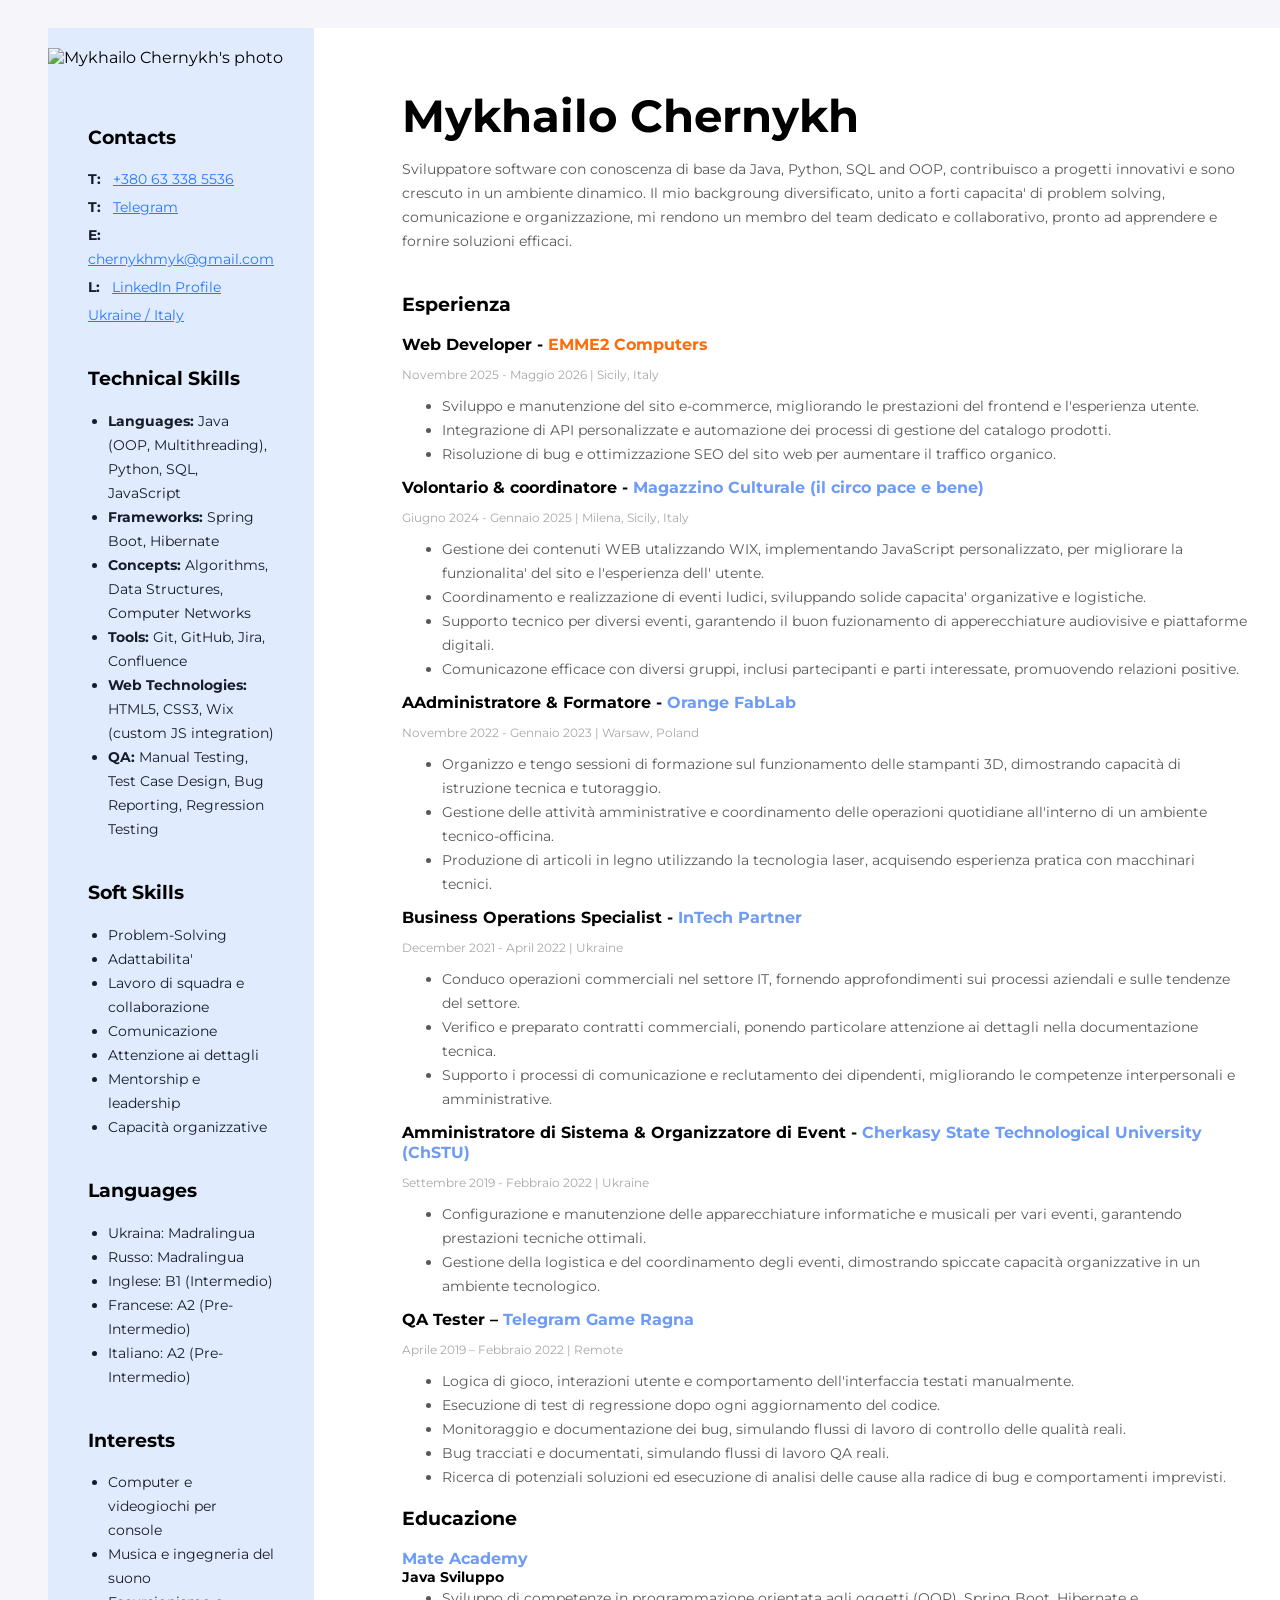
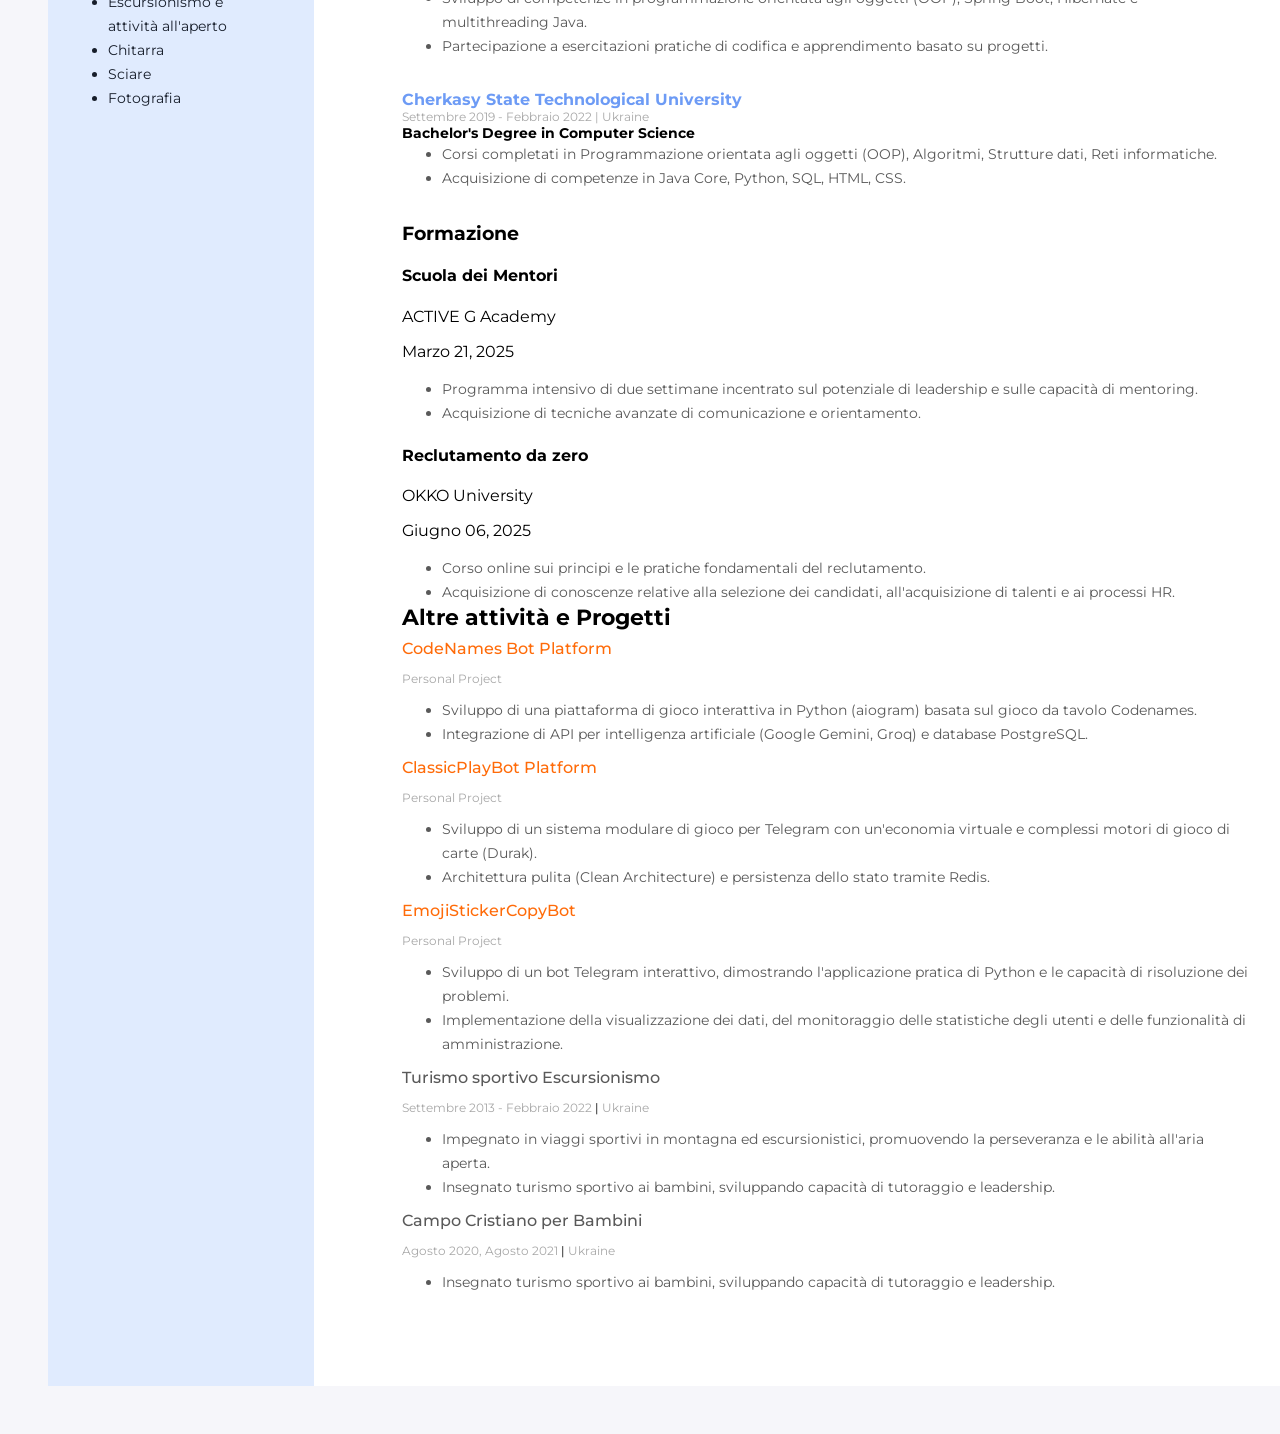
==== index.html @ 5195f98d "Update experience, projects and prepare for deployment" ====
<!DOCTYPE html>
<html lang="en">

<head>
	<meta charset="UTF-8" />
	<meta name="viewport" content="width=device-width, initial-scale=1.0" />
	<title>Mykhailo Chernykh - Software Developer</title>

	<link rel="preconnect" href="https://fonts.googleapis.com" />
	<link rel="preconnect" href="https://fonts.gstatic.com" crossorigin />
	<link href="https://fonts.googleapis.com/css2?family=Montserrat:wght@400;700&display=swap" rel="stylesheet" />

	<link rel="stylesheet" href="css/styles.css" />
</head>

<body>
	<!-- Main wrapper for the resume content -->
	<div class="wrapper">
		<!-- Main content area -->
		<div class="main-content">
			<!-- Personal information section -->
			<div class="my-info">
				<h1 class="my-name">Mykhailo Chernykh</h1>
				<p class="my-descr">
					Sviluppatore software con conoscenza di base da Java, Python, SQL and OOP, contribuisco a progetti  innovativi e sono crescuto in un ambiente dinamico. Il mio backgroung diversificato, unito a forti capacita' di problem solving, comunicazione e organizzazione, mi rendono un membro del
team dedicato e collaborativo, pronto ad apprendere e fornire soluzioni efficaci.
				</p>
			</div>

			<!-- Work Experience section -->
			<div>
				<h3 class="section-title">Esperienza</h3>

				<!-- Web Developer - EMME2 Computers -->
				<div class="experience-container">
					<h4 class="experience-position">
						Web Developer -
						<span class="experience-company"><a href="https://www.emme2computers.it/" target="_blank" style="color: #ff6b09; text-decoration: none;">EMME2 Computers</a></span>
					</h4>
					<p class="experience-period">
						Novembre 2025 - Maggio 2026
						<span class="period-separator">|</span> Sicily, Italy
					</p>
					<ul class="experience-duties-list">
						<li class="experience-duties-item">Sviluppo e manutenzione del sito e-commerce, migliorando le prestazioni del frontend e l'esperienza utente.</li>
						<li class="experience-duties-item">Integrazione di API personalizzate e automazione dei processi di gestione del catalogo prodotti.</li>
						<li class="experience-duties-item">Risoluzione di bug e ottimizzazione SEO del sito web per aumentare il traffico organico.</li>
					</ul>
				</div>

				<!-- Volunteer Experience - Magazzino Culturale -->
				<div class="experience-container">
					<h4 class="experience-position">
						Volontario & coordinatore -
						<span class="experience-company">Magazzino Culturale (il circo pace e bene)</span>
					</h4>
					<p class="experience-period">
						Giugno 2024 - Gennaio 2025
						<span class="period-separator">|</span> Milena, Sicily, Italy
					</p>
					<ul class="experience-duties-list">
						<li class="experience-duties-item">Gestione dei contenuti WEB utalizzando WIX, implementando JavaScript personalizzato, per migliorare la funzionalita' del sito e l'esperienza dell' utente.</li>
						<li class="experience-duties-item">Coordinamento e realizzazione di eventi ludici, sviluppando solide capacita' organizative e
logistiche.</li>
						<li class="experience-duties-item">Supporto tecnico per diversi eventi, garantendo il buon fuzionamento di apperecchiature audiovisive e piattaforme digitali.</li>
						<li class="experience-duties-item">Comunicazone efficace con diversi gruppi, inclusi partecipanti e parti interessate, promuovendo relazioni positive.</li>
					</ul>
				</div>

				<!-- Administrator - Orange FabLab -->
				<div class="experience-container">
					<h4 class="experience-position">
						AAdministratore & Formatore -
						<span class="experience-company">Orange FabLab</span>
					</h4>
					<p class="experience-period">
						Novembre 2022 - Gennaio 2023
						<span class="period-separator">|</span> Warsaw, Poland
					</p>
					<ul class="experience-duties-list">
						<li class="experience-duties-item">Organizzo e tengo sessioni di formazione sul funzionamento delle stampanti 3D, dimostrando capacità di istruzione tecnica e tutoraggio.</li>
						<li class="experience-duties-item">Gestione delle attività amministrative e coordinamento delle operazioni quotidiane all'interno di un ambiente tecnico-officina.</li>
						<li class="experience-duties-item">Produzione di articoli in legno utilizzando la tecnologia laser, acquisendo esperienza pratica con macchinari tecnici.</li>
					</ul>
				</div>

				<!-- Business operations - InTech Partner -->
				<div class="experience-container">
					<h4 class="experience-position">
						Business Operations Specialist -
						<span class="experience-company">InTech Partner</span>
					</h4>
					<p class="experience-period">
						December 2021 - April 2022
						<span class="period-separator">|</span> Ukraine
					</p>

					<ul class="experience-duties-list">
						<li class="experience-duties-item">Conduco operazioni commerciali nel settore IT, fornendo approfondimenti sui processi aziendali e sulle tendenze del settore.</li>
						<li class="experience-duties-item">Verifico e preparato contratti commerciali,    ponendo  particolare attenzione ai dettagli nella
documentazione tecnica.</li>
						<li class="experience-duties-item">Supporto i processi di comunicazione e reclutamento dei dipendenti, migliorando le competenze interpersonali e amministrative.</li>
					</ul>
				</div>

				<!-- System administrator and organiser - ChSTU -->
				<div class="experience-container">
					<h4 class="experience-position">
						Amministratore di Sistema & Organizzatore di Event -
						<span class="experience-company">Cherkasy State Technological University (ChSTU)</span>
					</h4>
					<p class="experience-period">
						Settembre 2019 - Febbraio 2022
						<span class="period-separator">|</span> Ukraine
					</p>
					<ul class="experience-duties-list">
						<li class="experience-duties-item">Configurazione e manutenzione delle apparecchiature informatiche e musicali per vari eventi, garantendo prestazioni tecniche ottimali.</li>
						<li class="experience-duties-item">Gestione della logistica e del coordinamento degli eventi, dimostrando spiccate capacità
organizzative in un ambiente tecnologico.</li>
					</ul>
				</div>
			</div>

			<!-- QA -->

			<div class="experience-container">
				<h4 class="experience-position">
					QA Tester –
					<span class="experience-company">Telegram Game Ragna</span>
				</h4>
				<p class="experience-period">
					Aprile 2019 – Febbraio 2022
					<span class="period-separator">|</span> Remote
				</p>
				<ul class="experience-duties-list">
					<li class="experience-duties-item">Logica di gioco, interazioni utente e comportamento dell'interfaccia testati manualmente.</li>
					<li class="experience-duties-item">Esecuzione di test di regressione dopo ogni aggiornamento del codice.</li>
					<li class="experience-duties-item">Monitoraggio e documentazione dei bug, simulando flussi di lavoro di controllo delle qualità reali.</li>
					<li class="experience-duties-item">Bug tracciati e documentati, simulando flussi di lavoro QA reali.</li>
					<li class="experience-duties-item">Ricerca di potenziali soluzioni ed esecuzione di analisi delle cause alla radice di bug e comportamenti imprevisti.</li>
				</ul>
			</div>

			<!-- Education section -->
			<div>
				<h3 class="section-title">Educazione</h3>
				<!-- Mate Academy -->
				<div class="education-container">
					<h4 class="education-name">Mate Academy</h4>
					<p class="education-diplome">Java Sviluppo</p>
					<ul class="experience-duties-list">
						<li class="experience-duties-item">Sviluppo di competenze in programmazione orientata agli oggetti (OOP), 
							Spring Boot, Hibernate e multithreading Java.</li>
						<li class="experience-duties-item">Partecipazione a esercitazioni pratiche di codifica e apprendimento basato su progetti.</li>
					</ul>
				</div>
				<!-- Cherkasy State Technological University -->
				<div class="education-container">
					<h4 class="education-name">Cherkasy State Technological University</h4>
					<p class="education-time">
						Settembre 2019 - Febbraio 2022
						<span class="period-separator">|</span> Ukraine
					</p>
					<p class="education-diplome">Bachelor's Degree in Computer Science</p>
					<ul class="experience-duties-list">
						<li class="experience-duties-item">Corsi completati in Programmazione orientata agli oggetti (OOP), Algoritmi, Strutture dati, Reti informatiche.</li>
						<li class="experience-duties-item">Acquisizione di competenze in Java Core, Python, SQL, HTML, CSS.</li>
					</ul>
				</div>
				<!-- French courses -->
				<!-- <div class="education-container">
						<h4 class="education-name">French courses from OFII and Portes Ouvertes</h4>
						<p class="education-time">
							February 2023 - January 2024
							<span class="period-separator">|</span> France
						</p>
						<p class="education-diplome">Attestation A2</p>
					</div> -->
			</div>

			<!-- Certifications section -->
			<div>
				<h3 class="section-title">Formazione</h3>
				<!-- Active G Academy - School of Mentors -->
				<div class="certification-container">
					<h4 class="certification-name">Scuola dei Mentori</h4>
					<p class="certification-issuer">ACTIVE G Academy</p>
					<p class="certification-date">Marzo 21, 2025</p>
					<ul class="experience-duties-list">
						<li class="experience-duties-item">Programma intensivo di due settimane incentrato sul potenziale di leadership e sulle capacità
di mentoring.</li>
						<li class="experience-duties-item">Acquisizione di tecniche avanzate di comunicazione e orientamento.</li>
					</ul>
				</div>
				<!-- OKKO University - Recruitment from Scratch -->
				<div class="certification-container">
					<h4 class="certification-name">Reclutamento da zero</h4>
					<p class="certification-issuer">OKKO University</p>
					<p class="certification-date">Giugno 06, 2025</p>
					<ul class="experience-duties-list">
						<li class="experience-duties-item">Corso online sui principi e le pratiche fondamentali del reclutamento.</li>
						<li class="experience-duties-item">Acquisizione di conoscenze relative alla selezione dei candidati, all'acquisizione di talenti e ai processi HR.</li>
					</ul>
				</div>
			</div>

			<!-- Other Activities & Projects section -->
			<div>
				<h3 class="others-title">Altre attività e Progetti</h3>
				<!-- CodeNames -->
				<div class="others-container">
					<h4 class="others-name"><a href="https://github.com/chernykh-mykhailo/CodeNames-Showcase" target="_blank" style="color: #ff6b09; text-decoration: none;">CodeNames Bot Platform</a></h4>
					<p class="others-time">Personal Project</p>
					<ul class="experience-duties-list">
						<li class="experience-duties-item">Sviluppo di una piattaforma di gioco interattiva in Python (aiogram) basata sul gioco da tavolo Codenames.</li>
						<li class="experience-duties-item">Integrazione di API per intelligenza artificiale (Google Gemini, Groq) e database PostgreSQL.</li>
					</ul>
				</div>
				<!-- ClassicPlayBot -->
				<div class="others-container">
					<h4 class="others-name"><a href="https://github.com/chernykh-mykhailo/ClassicPlayBot-Showcase" target="_blank" style="color: #ff6b09; text-decoration: none;">ClassicPlayBot Platform</a></h4>
					<p class="others-time">Personal Project</p>
					<ul class="experience-duties-list">
						<li class="experience-duties-item">Sviluppo di un sistema modulare di gioco per Telegram con un'economia virtuale e complessi motori di gioco di carte (Durak).</li>
						<li class="experience-duties-item">Architettura pulita (Clean Architecture) e persistenza dello stato tramite Redis.</li>
					</ul>
				</div>
				<!-- Python Telegram Bot Project -->
				<div class="others-container">
					<h4 class="others-name"><a href="https://github.com/chernykh-mykhailo/EmojiStickerCopyBot" target="_blank" style="color: #ff6b09; text-decoration: none;">EmojiStickerCopyBot</a></h4>
					<p class="others-time">Personal Project</p>
					<ul class="experience-duties-list">
						<li class="experience-duties-item">Sviluppo di un bot Telegram interattivo, dimostrando l'applicazione 
							pratica di Python e le capacità di risoluzione dei problemi.</li>
						<li class="experience-duties-item">Implementazione della visualizzazione dei dati, del monitoraggio delle statistiche degli 
							utenti e delle funzionalità di amministrazione.</li>
					</ul>
				</div>
				<!-- Sporting hiking tourism -->
				<div class="others-container">
					<h4 class="others-name">Turismo sportivo Escursionismo</h4>
					<p class="others-time">
						Settembre 2013 - Febbraio 2022
						<span class="others-time-separatore">|</span> Ukraine
					</p>
					<ul class="experience-duties-list">
						<li class="experience-duties-item">Impegnato in viaggi sportivi in montagna ed escursionistici, promuovendo la
perseveranza e le abilità all'aria aperta.</li>
						<li class="experience-duties-item">Insegnato turismo sportivo ai bambini, sviluppando capacità di tutoraggio e leadership.</li>
					</ul>
				</div>
				<!-- Christian camp for children -->
				<div class="others-container">
					<h4 class="others-name">Campo Cristiano per Bambini</h4>
					<p class="others-time">
						Agosto 2020, Agosto 2021
						<span class="others-time-separatore">|</span> Ukraine
					</p>
					<ul class="experience-duties-list">
						<li class="experience-duties-item">Insegnato turismo sportivo ai bambini, sviluppando capacità di tutoraggio e leadership.</li>
					</ul>
				</div>
			</div>
		</div>

		<!-- Sidebar section -->
		<aside class="sidebar">
			<!-- My photo -->
			<img src="img/Frame 1.jpg" alt="Mykhailo Chernykh's photo" width="370" />
			<div class="sidebar-content">
				<!-- Contacts section -->
				<div class="contacts-container">
					<h3 class="sidebar-title">Contacts</h3>
					<p class="contacts-item">
						<span class="contacts-type">T: </span>
						<a class="contacts-link" href="tel:+380633385536">+380 63 338 5536</a>
					</p>
					<p class="contacts-item">
						<span class="contacts-type">T: </span>
						<a class="contacts-link" href="https://t.me/Div4unka_z_kare">Telegram</a>
					</p>
					<p class="contacts-item">
						<span class="contacts-type">E: </span>
						<a class="contacts-link" href="mailto:chernykhmyk@gmail.com">chernykhmyk@gmail.com</a>
					</p>
					<p class="contacts-item">
						<span class="contacts-type">L: </span>
						<a class="contacts-link" href="https://www.linkedin.com/in/mykhailo-chernykh/"
							target="_blank">LinkedIn Profile</a>
					</p>
					<p class="contacts-item">
						<a class="contacts-link" href="#">Ukraine / Italy</a>
					</p>
				</div>

				<!-- Technical Skills section -->
				<div class="skills-container">
					<h3 class="sidebar-title">Technical Skills</h3>
					<ul class="skills-list">
						<li class="skills-item"><strong>Languages:</strong> Java (OOP, Multithreading), Python, SQL,
							JavaScript</li>
						<li class="skills-item"><strong>Frameworks:</strong> Spring Boot, Hibernate</li>
						<li class="skills-item"><strong>Concepts:</strong> Algorithms, Data Structures, Computer
							Networks</li>
						<li class="skills-item"><strong>Tools:</strong> Git, GitHub, Jira, Confluence</li>
						<li class="skills-item"><strong>Web Technologies:</strong> HTML5, CSS3, Wix (custom JS
							integration)</li>
						<li class="skills-item"><strong>QA:</strong> Manual Testing, Test Case Design, Bug Reporting,
							Regression Testing</li>
					</ul>
				</div>

				<!-- Soft Skills section -->
				<div class="skills-container">
					<h3 class="sidebar-title">Soft Skills</h3>
					<ul class="skills-list">
						<li class="skills-item">Problem-Solving</li>
						<li class="skills-item">Adattabilita'</li>
						<li class="skills-item">Lavoro di squadra e collaborazione</li>
						<li class="skills-item">Comunicazione</li>
						<li class="skills-item">Attenzione ai dettagli </li>
						<li class="skills-item">Mentorship e leadership</li>
						<li class="skills-item">Capacità organizzative</li>
					</ul>
				</div>

				<!-- Languages section -->
				<div class="skills-container">
					<h3 class="sidebar-title">Languages</h3>
					<ul class="skills-list">
						<li class="skills-item">Ukraina: Madralingua</li>
						<li class="skills-item">Russo: Madralingua</li>
						<li class="skills-item">Inglese: B1 (Intermedio)</li>
						<li class="skills-item">Francese: A2 (Pre-Intermedio)</li>
						<li class="skills-item">Italiano: A2 (Pre-Intermedio)</li>
					</ul>
				</div>

				<!-- Interests section -->
				<div class="skills-container">
					<h3 class="sidebar-title">Interests</h3>
					<ul class="skills-list">
						<li class="skills-item">Computer e videogiochi per console</li>
						<li class="skills-item">Musica e ingegneria del suono</li>
						<li class="skills-item">Escursionismo e attività all'aperto</li>
						<li class="skills-item">Chitarra</li>
						<li class="skills-item">Sciare</li>
						<li class="skills-item">Fotografia</li>
					</ul>
				</div>
			</div>
		</aside>
	</div>
</body>

</html>
---- css/styles.css ----
body {
	background: #f6f6fa;
	padding: 20px 40px 40px 40px;
	font-family: "Montserrat", sans-serif;
}
ul,
ol {
	margin-top: 0px;
	margin-bottom: 0px;
}
.wrapper {
	background-color: #fff;
	display: flex;
	flex-direction: row-reverse;
	width: 1240px;
	margin: 0 auto;
}

/* main content */
.main-content {
	padding: 60px 40px 80px 88px;
	box-sizing: border-box;
}

/* sidebar */
.sidebar {
	background: #e0ebfe;
	padding: 20px 0px 40px 0;
	box-sizing: border-box;
	width: 370px;
}

.sidebar-content {
	padding: 40px 40px 40px 40px;
}

/* contacts */
.contacts-title {
	color: #161d2a;
	font-size: 22px;
	font-weight: 700;
	line-height: normal;
	margin-top: 0;
	margin-bottom: 8;
}

.contacts-type {
	color: #161d2a;
	font-size: 14px;
	font-weight: 700;
	line-height: 24px;
	margin-right: 8px;
}

.contacts-link {
	color: #2979ff;
	font-size: 14px;
	font-weight: 400;
	line-height: 24px;
	text-decoration-line: underline;
}

.contacts-item {
	margin-top: 0px;
	margin-bottom: 4px;
}

.contacts-container {
	margin-bottom: 40px;
}
/* skills container */
.skills-container {
	margin-bottom: 40px;
}

.skills-title {
	color: #161d2a;
	font-size: 22px;
	font-weight: 700;
	line-height: normal;
	margin-top: 0px;
	margin-bottom: 8px;
}

.skills-list {
	padding-left: 20px;
}

.skills-item {
	color: #161d2a;
	font-size: 14px;
	font-weight: 400;
	line-height: 24px;
}

/* my info */
.my-info {
	margin-bottom: 40px;
}
.my-profession {
	color: #000;
	font-size: 14px;
	font-weight: 700;
	line-height: 17px;
	margin-top: 0px;
	margin-bottom: 8px;
}
.my-name {
	color: #000;
	font-size: 45px;
	font-weight: 700;
	line-height: 55px;
	margin-top: 0px;
	margin-bottom: 12px;
}

.my-descr {
	color: #595959;
	font-size: 14px;
	font-weight: 400px;
	line-height: 24px;
}

.my-projects-title {
	color: #000;
	font-size: 22px;
	font-weight: 700;
	line-height: 27px;
	margin-top: 0px;
	margin-bottom: 8px;
}

.my-projects-list {
	padding-left: 16px;
}
.my-projects-item {
	color: #000;
	font-size: 14px;
	font-weight: 700;
	line-height: 24px;
}

.my-projects-item-link {
	color: #005fff;
	font-size: 14px;
	font-weight: 400;
	line-height: 24px;
	text-decoration-line: underline;
}
.my-projects-item-tech {
	color: #595959;
	font-size: 14px;
	font-weight: 400;
	line-height: 24px;
}

.my-projects-container {
	margin-bottom: 40px;
}

/* work experience */
.experience-title {
	color: #000;
	font-size: 22px;
	font-weight: 700;
	line-height: 27px;
	margin-top: 0px;
	margin-bottom: 8px;
}

.experience-position {
	color: #000000;
	font-size: 16px;
	font-weight: 700;
	line-height: 20px;
	margin-top: 0px;
	margin-bottom: 12px;
}

.experience-company {
	color: #6d9bf5;
}

.experience-period {
	color: #a8a8a8;
	font-size: 12px;
	font-weight: 400;
	line-height: 15px;
}
.experience-period-separator {
	color: #000;
}
.experience-duties-item {
	color: #595959;
	font-size: 14px;
	font-weight: 400;
	line-height: 24px;
}

.experience-container {
	margin-bottom: 12px;
}

/* education */
.education-title {
	color: #000;
	font-size: 22px;
	font-weight: 700;
	line-height: normal;
	margin-top: 0px;
	margin-bottom: 8px;
}

.education-container {
	margin-top: 0px;
	margin-bottom: 32px;
}
.education-name {
	color: #6d9bf5;
	font-size: 16px;
	font-weight: 700;
	line-height: normal;
	margin-top: 0px;
	margin-bottom: 0px;
}
.education-time {
	color: #a8a8a8;
	font-size: 12px;
	font-weight: 400;
	line-height: normal;
	margin-top: 0px;
	margin-bottom: 0px;
}
.education-time-separatore {
	color: #000;
	font-size: 12px;
	font-weight: 400;
	line-height: normal;
}
.education-diplome {
	color: #000;
	font-size: 14px;
	font-weight: 700;
	line-height: normal;
	margin-top: 0px;
	margin-bottom: 0px;
}
/* other activities */
.others-title {
	color: #000;
	font-size: 22px;
	font-weight: 700;
	line-height: 27px;
	margin-top: 0px;
	margin-bottom: 8px;
}

.others-container {
	margin-bottom: 12px;
}
.others-name {
	color: #595959;
	font-size: 16px;
	font-weight: 500;
	line-height: 20px;
	margin-top: 0px;
	margin-bottom: 12px;
}
.others-time {
	color: #a8a8a8;
	font-size: 12px;
	font-weight: 400;
	line-height: normal;
	margin-top: 0px;
	margin-bottom: 12px;
}
.others-time-separatore {
	color: #000;
	font-size: 12px;
	font-weight: 400;
	line-height: normal;
}
.others-desc-item {
	color: #595959;
	font-size: 14px;
	font-weight: 400;
	line-height: 24px;
}
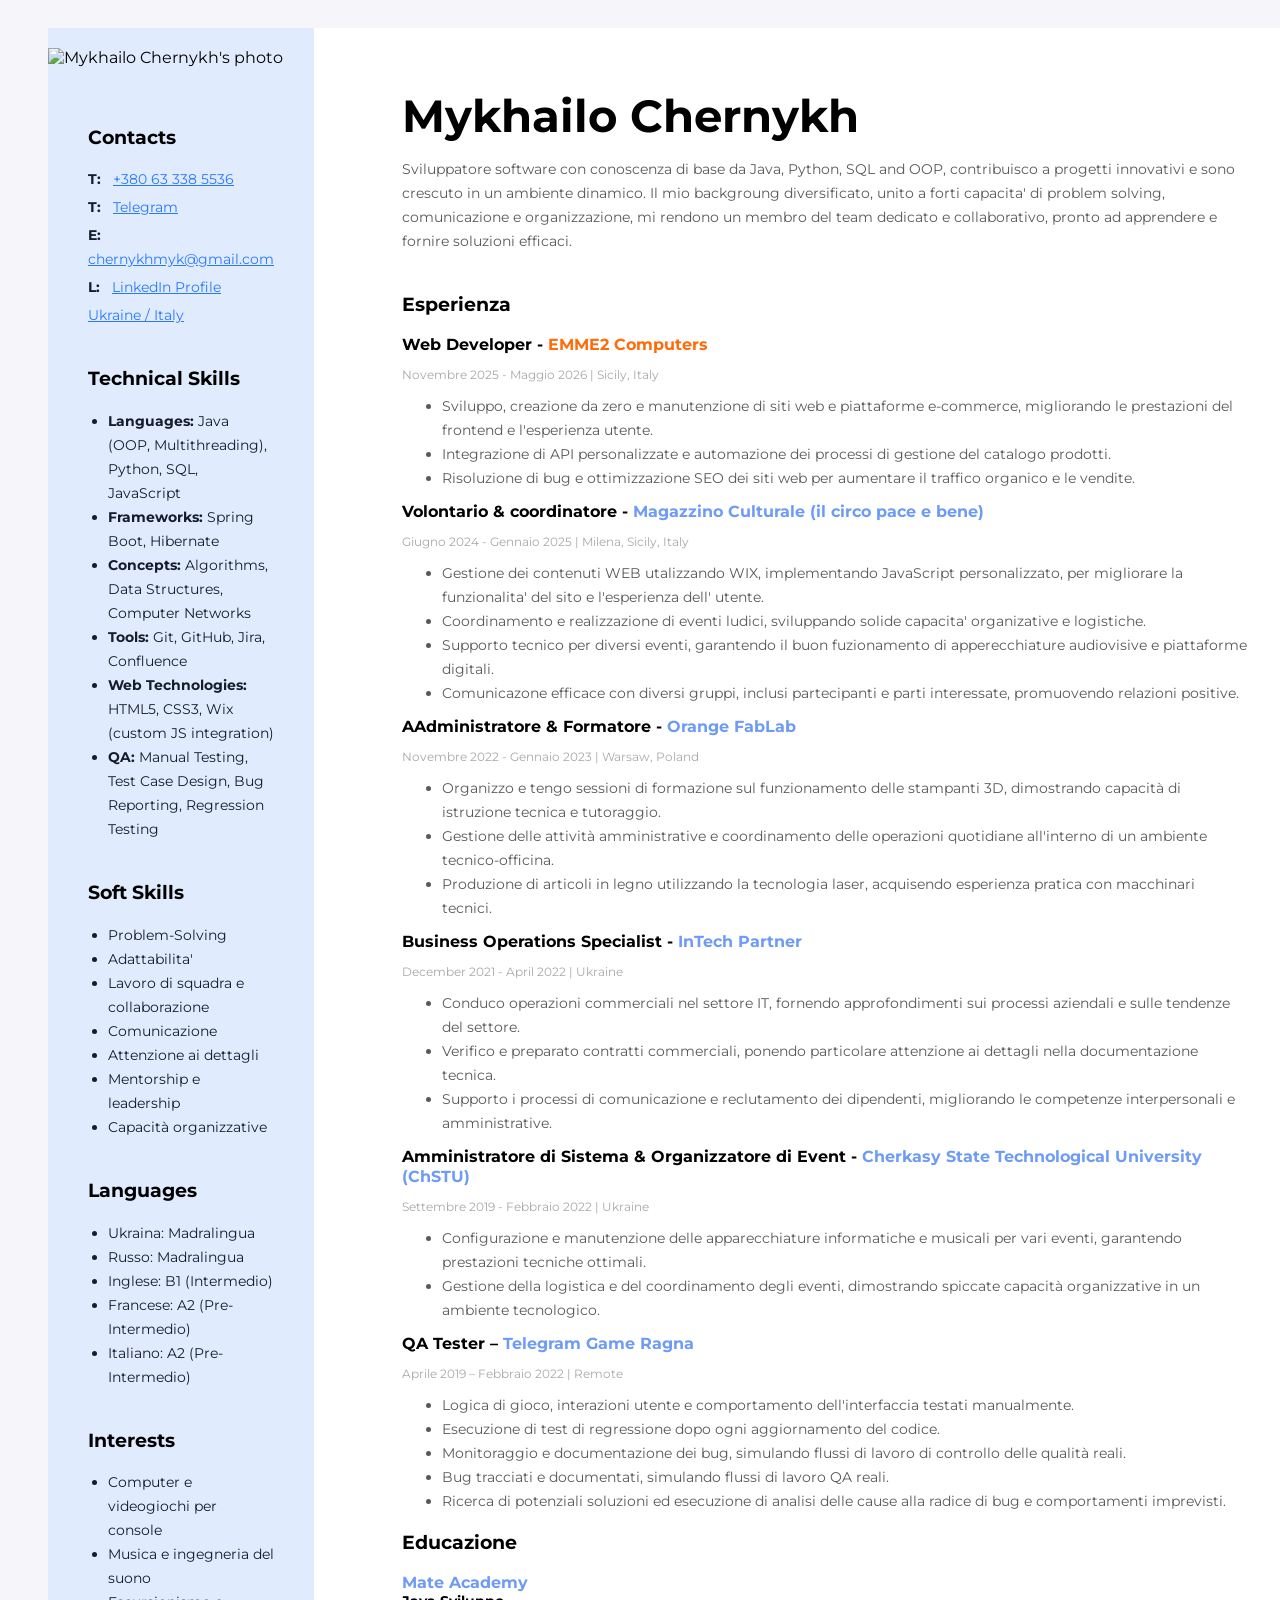
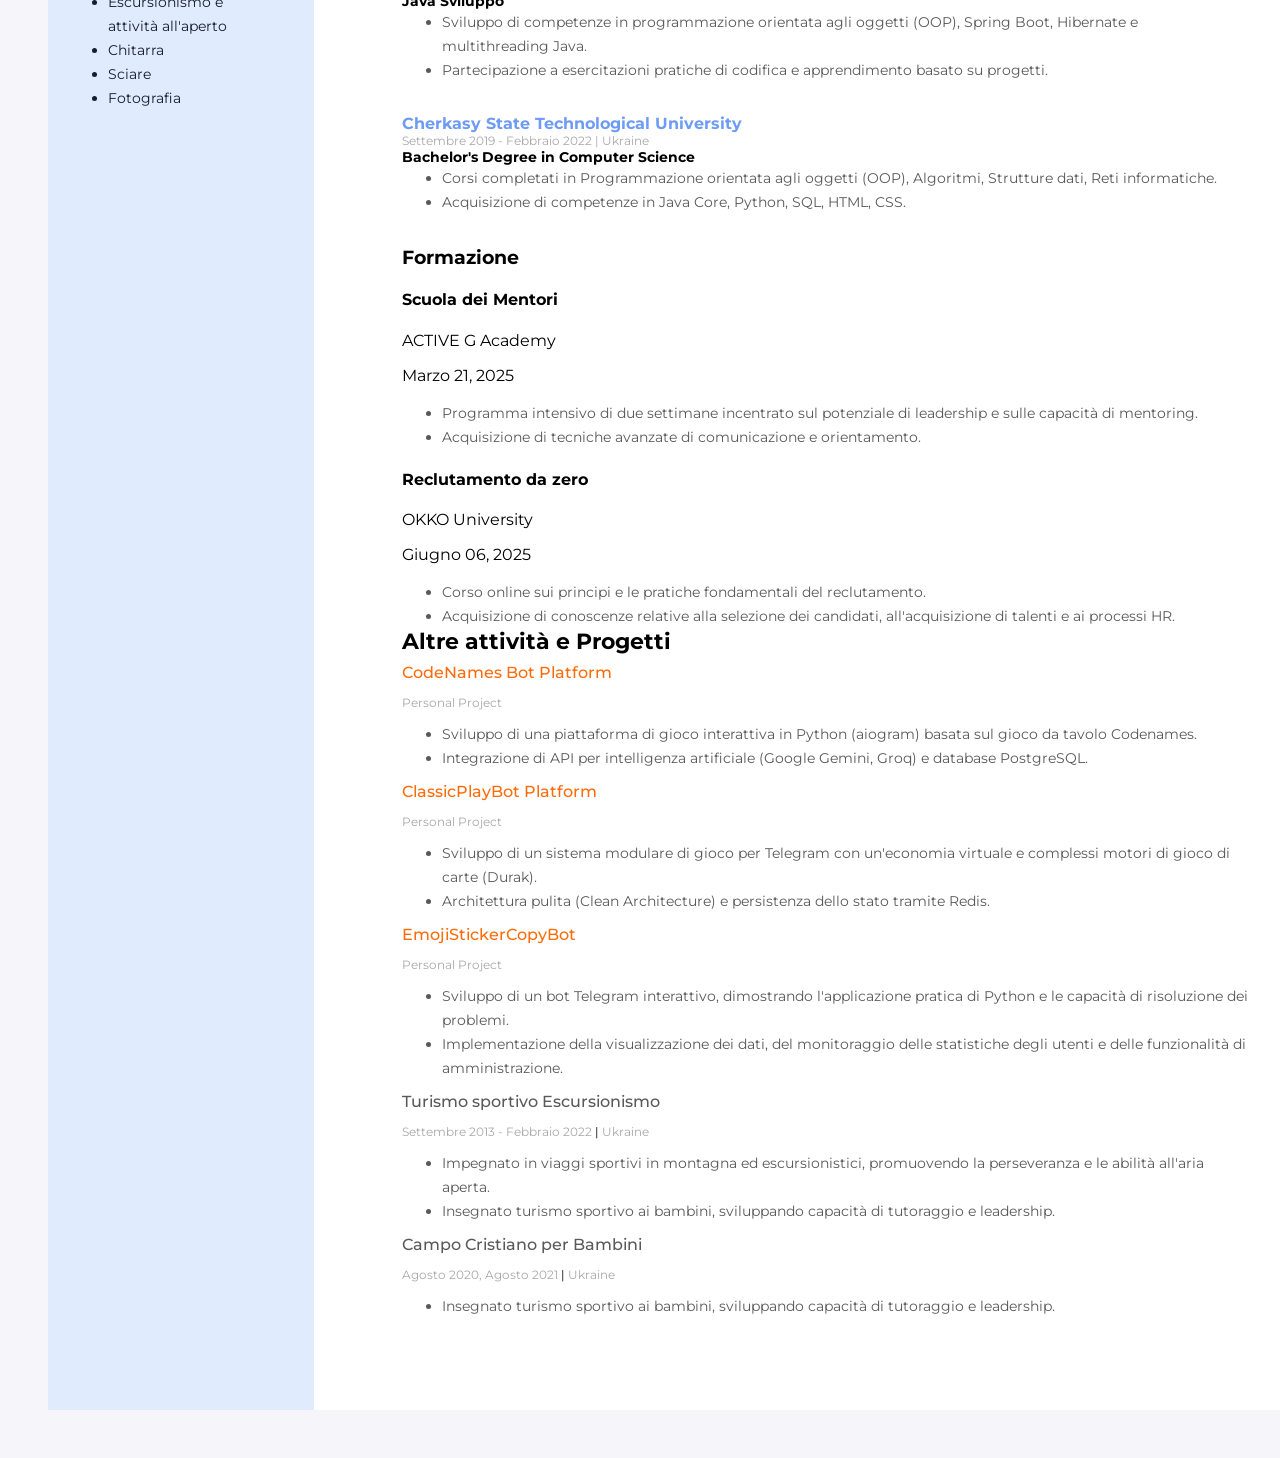
==== commit 5c7c2ba6: "Highlight website creation from scratch in EMME2 job description" ====
--- a/index.html
+++ b/index.html
@@ -42,9 +42,9 @@
 						<span class="period-separator">|</span> Sicily, Italy
 					</p>
 					<ul class="experience-duties-list">
-						<li class="experience-duties-item">Sviluppo e manutenzione del sito e-commerce, migliorando le prestazioni del frontend e l'esperienza utente.</li>
+						<li class="experience-duties-item">Sviluppo, creazione da zero e manutenzione di siti web e piattaforme e-commerce, migliorando le prestazioni del frontend e l'esperienza utente.</li>
 						<li class="experience-duties-item">Integrazione di API personalizzate e automazione dei processi di gestione del catalogo prodotti.</li>
-						<li class="experience-duties-item">Risoluzione di bug e ottimizzazione SEO del sito web per aumentare il traffico organico.</li>
+						<li class="experience-duties-item">Risoluzione di bug e ottimizzazione SEO dei siti web per aumentare il traffico organico e le vendite.</li>
 					</ul>
 				</div>
 
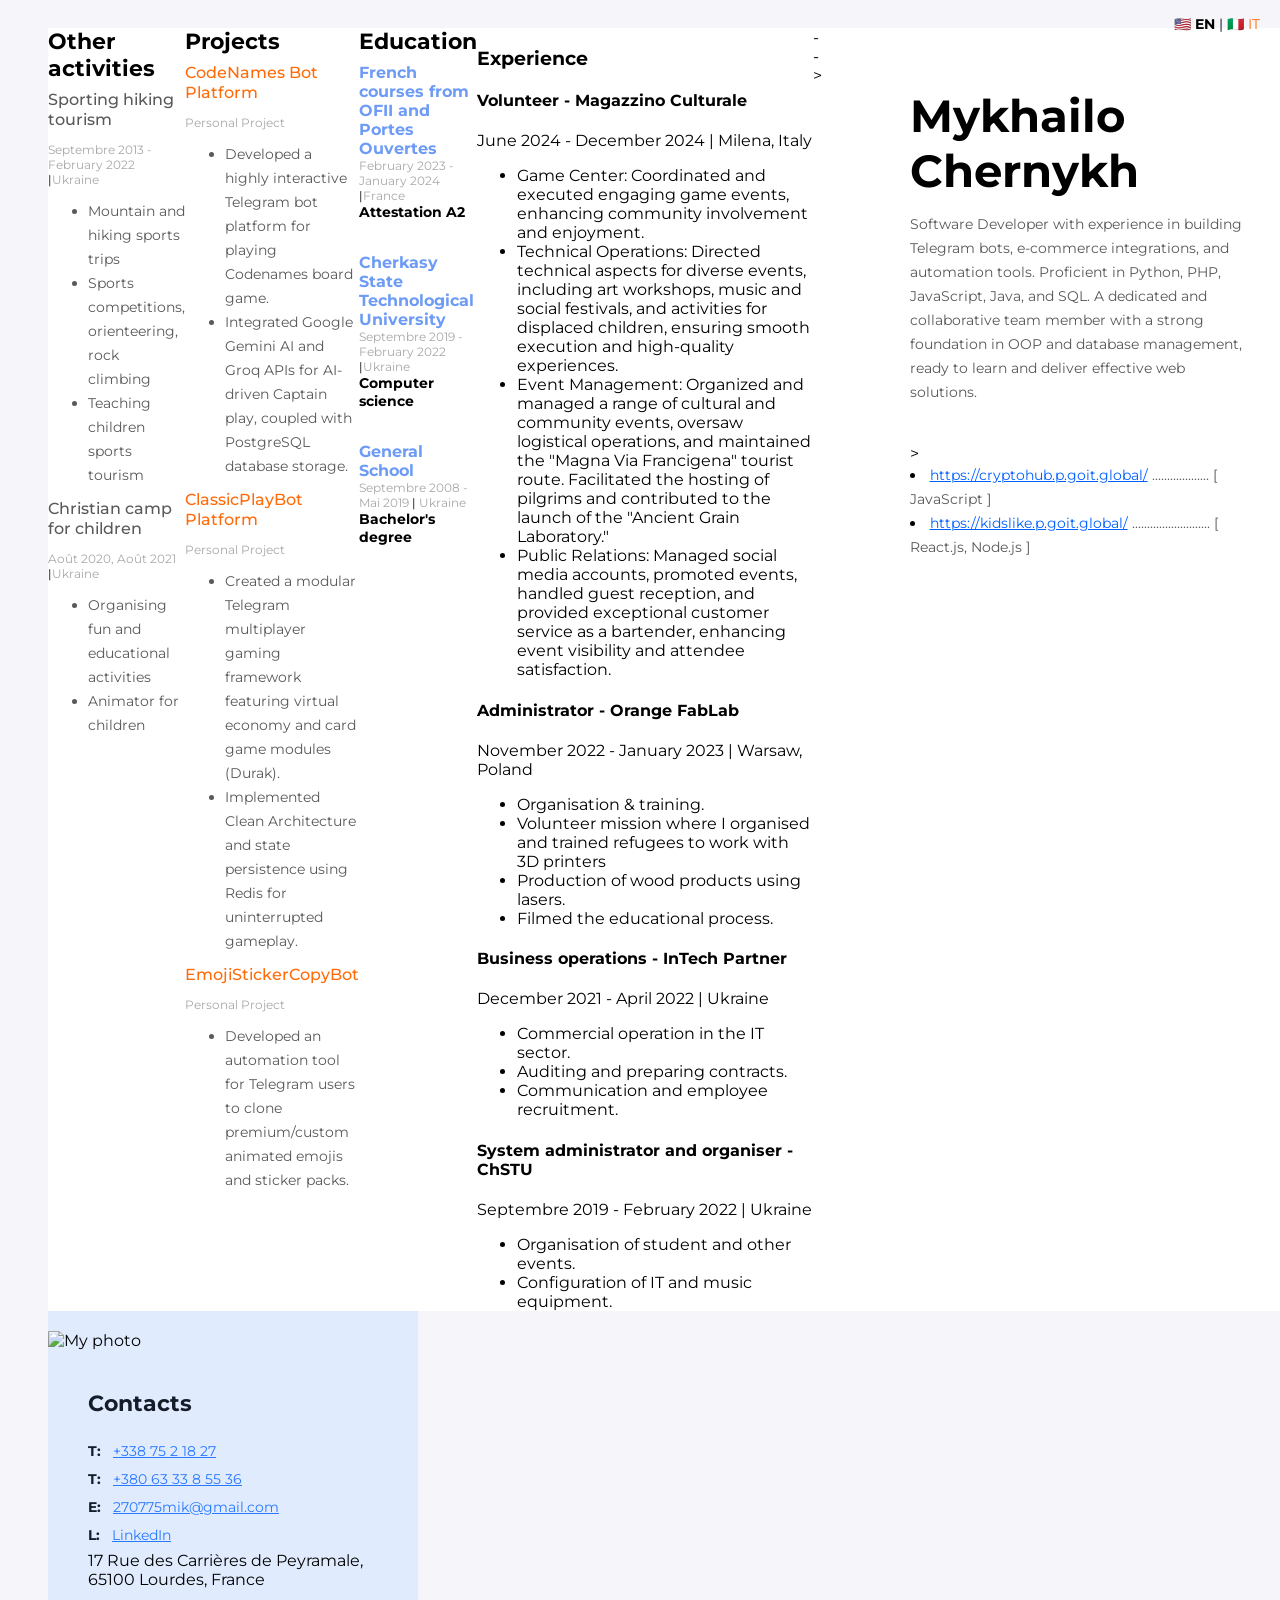
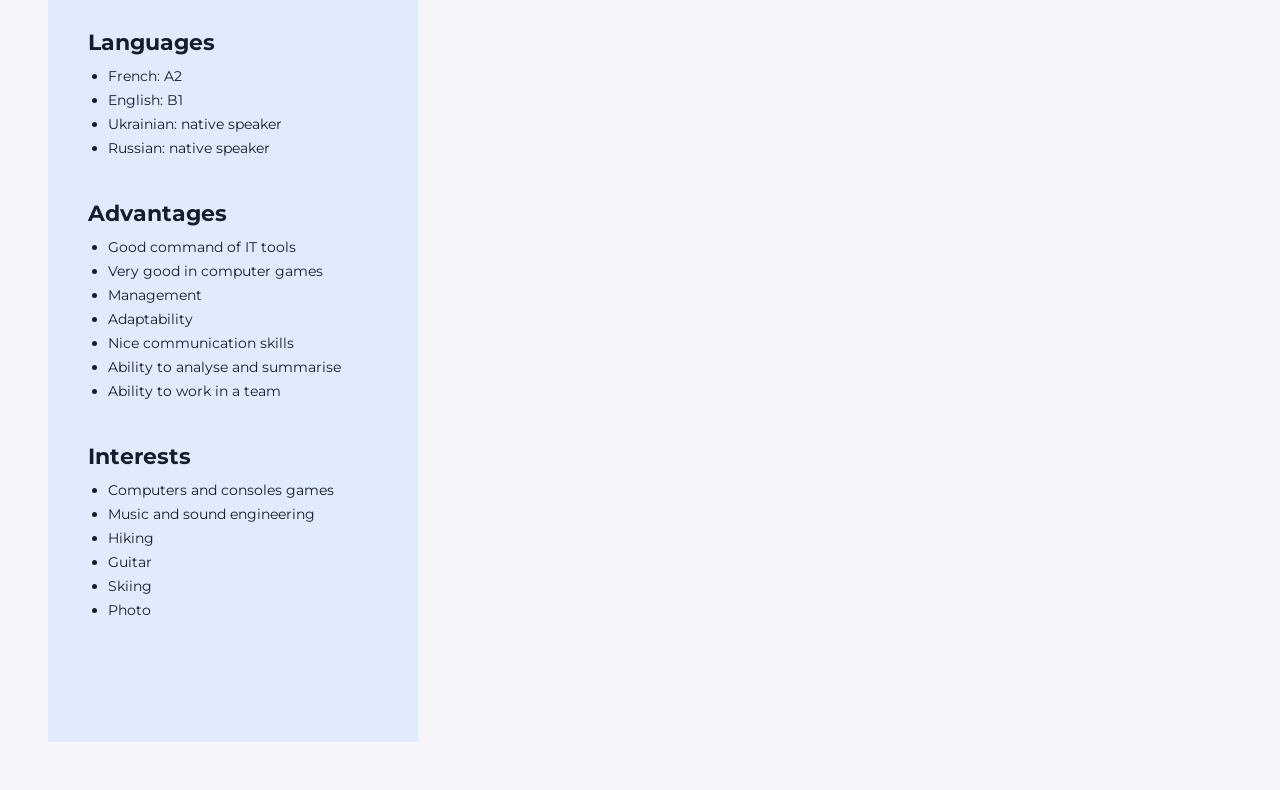
==== commit 3df63cac: "Configure bilingual English and Italian resume layouts with switcher" ====
--- a/index.html
+++ b/index.html
@@ -1,356 +1,379 @@
 <!DOCTYPE html>
 <html lang="en">
-
-<head>
-	<meta charset="UTF-8" />
-	<meta name="viewport" content="width=device-width, initial-scale=1.0" />
-	<title>Mykhailo Chernykh - Software Developer</title>
-
-	<link rel="preconnect" href="https://fonts.googleapis.com" />
-	<link rel="preconnect" href="https://fonts.gstatic.com" crossorigin />
-	<link href="https://fonts.googleapis.com/css2?family=Montserrat:wght@400;700&display=swap" rel="stylesheet" />
-
-	<link rel="stylesheet" href="css/styles.css" />
-</head>
-
-<body>
-	<!-- Main wrapper for the resume content -->
-	<div class="wrapper">
-		<!-- Main content area -->
-		<div class="main-content">
-			<!-- Personal information section -->
-			<div class="my-info">
-				<h1 class="my-name">Mykhailo Chernykh</h1>
-				<p class="my-descr">
-					Sviluppatore software con conoscenza di base da Java, Python, SQL and OOP, contribuisco a progetti  innovativi e sono crescuto in un ambiente dinamico. Il mio backgroung diversificato, unito a forti capacita' di problem solving, comunicazione e organizzazione, mi rendono un membro del
-team dedicato e collaborativo, pronto ad apprendere e fornire soluzioni efficaci.
-				</p>
-			</div>
-
-			<!-- Work Experience section -->
-			<div>
-				<h3 class="section-title">Esperienza</h3>
-
-				<!-- Web Developer - EMME2 Computers -->
-				<div class="experience-container">
-					<h4 class="experience-position">
-						Web Developer -
-						<span class="experience-company"><a href="https://www.emme2computers.it/" target="_blank" style="color: #ff6b09; text-decoration: none;">EMME2 Computers</a></span>
-					</h4>
-					<p class="experience-period">
-						Novembre 2025 - Maggio 2026
-						<span class="period-separator">|</span> Sicily, Italy
+	<head>
+		<meta charset="UTF-8" />
+		<meta name="viewport" content="width=device-width, initial-scale=1.0" />
+		<title>My resume</title>
+
+		<link rel="preconnect" href="https://fonts.googleapis.com" />
+		<link rel="preconnect" href="https://fonts.gstatic.com" crossorigin />
+		<link
+			href="https://fonts.googleapis.com/css2?family=Montserrat:wght@400;700&display=swap"
+			rel="stylesheet"
+		/>
+
+		<link rel="stylesheet" href="css/styles.css" />
+	</head>
+
+	<body>
+		<!-- Language Switcher -->
+		<div style="position: absolute; top: 15px; right: 20px; font-family: 'Montserrat', sans-serif; font-size: 14px;">
+			<b>🇺🇸 EN</b> | <a href="index.it.html" style="text-decoration: none; color: #ff6b09;">🇮🇹 IT</a>
+		</div>
+
+		<!-- wrapper -->
+		<div class="wrapper">
+			<!-- Main content -->
+			<div class="main-content">
+				<!-- My info -->
+				<div class="my-info">
+					<!-- <h2 class="my-profession">Front-End Developer</h2> -->
+
+					<h1 class="my-name">Mykhailo Chernykh</h1>
+
+					<p class="my-descr">
+						Software Developer with experience in building Telegram bots, e-commerce integrations, and automation tools. Proficient in Python, PHP, JavaScript, Java, and SQL. A dedicated and collaborative team member with a strong foundation in OOP and database management, ready to learn and deliver effective web solutions.
 					</p>
-					<ul class="experience-duties-list">
-						<li class="experience-duties-item">Sviluppo, creazione da zero e manutenzione di siti web e piattaforme e-commerce, migliorando le prestazioni del frontend e l'esperienza utente.</li>
-						<li class="experience-duties-item">Integrazione di API personalizzate e automazione dei processi di gestione del catalogo prodotti.</li>
-						<li class="experience-duties-item">Risoluzione di bug e ottimizzazione SEO dei siti web per aumentare il traffico organico e le vendite.</li>
-					</ul>
-				</div>
-
-				<!-- Volunteer Experience - Magazzino Culturale -->
-				<div class="experience-container">
-					<h4 class="experience-position">
-						Volontario & coordinatore -
-						<span class="experience-company">Magazzino Culturale (il circo pace e bene)</span>
-					</h4>
-					<p class="experience-period">
-						Giugno 2024 - Gennaio 2025
-						<span class="period-separator">|</span> Milena, Sicily, Italy
-					</p>
-					<ul class="experience-duties-list">
-						<li class="experience-duties-item">Gestione dei contenuti WEB utalizzando WIX, implementando JavaScript personalizzato, per migliorare la funzionalita' del sito e l'esperienza dell' utente.</li>
-						<li class="experience-duties-item">Coordinamento e realizzazione di eventi ludici, sviluppando solide capacita' organizative e
-logistiche.</li>
-						<li class="experience-duties-item">Supporto tecnico per diversi eventi, garantendo il buon fuzionamento di apperecchiature audiovisive e piattaforme digitali.</li>
-						<li class="experience-duties-item">Comunicazone efficace con diversi gruppi, inclusi partecipanti e parti interessate, promuovendo relazioni positive.</li>
-					</ul>
-				</div>
-
-				<!-- Administrator - Orange FabLab -->
-				<div class="experience-container">
-					<h4 class="experience-position">
-						AAdministratore & Formatore -
-						<span class="experience-company">Orange FabLab</span>
-					</h4>
-					<p class="experience-period">
-						Novembre 2022 - Gennaio 2023
-						<span class="period-separator">|</span> Warsaw, Poland
-					</p>
-					<ul class="experience-duties-list">
-						<li class="experience-duties-item">Organizzo e tengo sessioni di formazione sul funzionamento delle stampanti 3D, dimostrando capacità di istruzione tecnica e tutoraggio.</li>
-						<li class="experience-duties-item">Gestione delle attività amministrative e coordinamento delle operazioni quotidiane all'interno di un ambiente tecnico-officina.</li>
-						<li class="experience-duties-item">Produzione di articoli in legno utilizzando la tecnologia laser, acquisendo esperienza pratica con macchinari tecnici.</li>
-					</ul>
-				</div>
-
-				<!-- Business operations - InTech Partner -->
-				<div class="experience-container">
-					<h4 class="experience-position">
-						Business Operations Specialist -
-						<span class="experience-company">InTech Partner</span>
-					</h4>
-					<p class="experience-period">
-						December 2021 - April 2022
-						<span class="period-separator">|</span> Ukraine
-					</p>
-
-					<ul class="experience-duties-list">
-						<li class="experience-duties-item">Conduco operazioni commerciali nel settore IT, fornendo approfondimenti sui processi aziendali e sulle tendenze del settore.</li>
-						<li class="experience-duties-item">Verifico e preparato contratti commerciali,    ponendo  particolare attenzione ai dettagli nella
-documentazione tecnica.</li>
-						<li class="experience-duties-item">Supporto i processi di comunicazione e reclutamento dei dipendenti, migliorando le competenze interpersonali e amministrative.</li>
-					</ul>
-				</div>
-
-				<!-- System administrator and organiser - ChSTU -->
-				<div class="experience-container">
-					<h4 class="experience-position">
-						Amministratore di Sistema & Organizzatore di Event -
-						<span class="experience-company">Cherkasy State Technological University (ChSTU)</span>
-					</h4>
-					<p class="experience-period">
-						Settembre 2019 - Febbraio 2022
-						<span class="period-separator">|</span> Ukraine
-					</p>
-					<ul class="experience-duties-list">
-						<li class="experience-duties-item">Configurazione e manutenzione delle apparecchiature informatiche e musicali per vari eventi, garantendo prestazioni tecniche ottimali.</li>
-						<li class="experience-duties-item">Gestione della logistica e del coordinamento degli eventi, dimostrando spiccate capacità
-organizzative in un ambiente tecnologico.</li>
-					</ul>
-				</div>
-			</div>
-
-			<!-- QA -->
-
-			<div class="experience-container">
-				<h4 class="experience-position">
-					QA Tester –
-					<span class="experience-company">Telegram Game Ragna</span>
-				</h4>
-				<p class="experience-period">
-					Aprile 2019 – Febbraio 2022
-					<span class="period-separator">|</span> Remote
-				</p>
-				<ul class="experience-duties-list">
-					<li class="experience-duties-item">Logica di gioco, interazioni utente e comportamento dell'interfaccia testati manualmente.</li>
-					<li class="experience-duties-item">Esecuzione di test di regressione dopo ogni aggiornamento del codice.</li>
-					<li class="experience-duties-item">Monitoraggio e documentazione dei bug, simulando flussi di lavoro di controllo delle qualità reali.</li>
-					<li class="experience-duties-item">Bug tracciati e documentati, simulando flussi di lavoro QA reali.</li>
-					<li class="experience-duties-item">Ricerca di potenziali soluzioni ed esecuzione di analisi delle cause alla radice di bug e comportamenti imprevisti.</li>
-				</ul>
-			</div>
-
-			<!-- Education section -->
-			<div>
-				<h3 class="section-title">Educazione</h3>
-				<!-- Mate Academy -->
-				<div class="education-container">
-					<h4 class="education-name">Mate Academy</h4>
-					<p class="education-diplome">Java Sviluppo</p>
-					<ul class="experience-duties-list">
-						<li class="experience-duties-item">Sviluppo di competenze in programmazione orientata agli oggetti (OOP), 
-							Spring Boot, Hibernate e multithreading Java.</li>
-						<li class="experience-duties-item">Partecipazione a esercitazioni pratiche di codifica e apprendimento basato su progetti.</li>
-					</ul>
-				</div>
-				<!-- Cherkasy State Technological University -->
-				<div class="education-container">
-					<h4 class="education-name">Cherkasy State Technological University</h4>
-					<p class="education-time">
-						Settembre 2019 - Febbraio 2022
-						<span class="period-separator">|</span> Ukraine
-					</p>
-					<p class="education-diplome">Bachelor's Degree in Computer Science</p>
-					<ul class="experience-duties-list">
-						<li class="experience-duties-item">Corsi completati in Programmazione orientata agli oggetti (OOP), Algoritmi, Strutture dati, Reti informatiche.</li>
-						<li class="experience-duties-item">Acquisizione di competenze in Java Core, Python, SQL, HTML, CSS.</li>
-					</ul>
-				</div>
-				<!-- French courses -->
-				<!-- <div class="education-container">
-						<h4 class="education-name">French courses from OFII and Portes Ouvertes</h4>
+				</div>
+				<!-- My projects -->
+
+							>
+						</li>
+						<li class="my-projects-item">
+							<a
+								class="my-projects-item-link"
+								href="https://cryptohub.p.goit.global/"
+								target="_blank"
+								>https://cryptohub.p.goit.global/</a
+							>
+							<span class="my-projects-item-tech"
+								>................... [ JavaScript ]</span
+							>
+						</li>
+
+						<li class="my-projects-item">
+							<a
+								class="my-projects-item-link"
+								href="https://kidslike.p.goit.global/"
+								target="_blank"
+								>https://kidslike.p.goit.global/</a
+							>
+							<span class="my-projects-item-tech"
+								>.......................... [ React.js, Node.js ]</span
+							>
+						</li>
+					</ol>
+				</div> -->
+				<!-- Work Experience -->
+				<div>
+					<h3 class="work-experience-title">Experience</h3>
+					<!-- Company 0 -->
+					 					<div class="work-experience-container">
+						<h4 class="work-experience-position">
+							Volunteer -
+							<span class="work-experience-company">Magazzino Culturale</span>
+						</h4>
+						<p class="work-experience-period">
+							June 2024 - December 2024 
+							<span class="work-experience-period-separator">|</span> Milena, Italy
+						</p>
+
+						<ul class="work-experience-duties-list">
+							<li class="work-experience-duties-item">
+								Game Center: Coordinated and executed engaging game events, enhancing community involvement and enjoyment.
+							</li>
+							<li class="work-experience-duties-item">
+								Technical Operations: Directed technical aspects for diverse events, including art workshops, music and social festivals, and activities for displaced children, ensuring smooth execution and high-quality experiences.
+							</li>
+							<li class="work-experience-duties-item">
+								Event Management: Organized and managed a range of cultural and community events, oversaw logistical operations, and maintained the "Magna Via Francigena" tourist route. Facilitated the hosting of pilgrims and contributed to the launch of the "Ancient Grain Laboratory."
+							</li>
+							<li class="work-experience-duties-item">
+								Public Relations: Managed social media accounts, promoted events, handled guest reception, and provided exceptional customer service as a bartender, enhancing event visibility and attendee satisfaction.
+							</li>
+						</ul>
+
+					</div>
+					<!-- Company 1 -->
+					<div class="work-experience-container">
+						<h4 class="work-experience-position">
+							Administrator -
+							<span class="work-experience-company">Orange FabLab</span>
+						</h4>
+						<p class="work-experience-period">
+							November 2022 - January 2023 
+							<span class="work-experience-period-separator">|</span> Warsaw, Poland
+						</p>
+
+						<ul class="work-experience-duties-list">
+							<li class="work-experience-duties-item">
+								Organisation & training.
+							</li>
+
+							<li class="work-experience-duties-item">
+								Volunteer mission where I organised and trained refugees to
+								work with 3D printers
+							</li>
+
+							<li class="work-experience-duties-item">
+								Production of wood products using lasers.
+							</li>
+
+							<li class="work-experience-duties-item">
+								Filmed the educational process.
+							</li>
+						</ul>
+					</div>
+					<!-- Company 2 -->
+					<div class="work-experience-container">
+						<h4 class="work-experience-position">
+							Business operations -
+							<span class="work-experience-company">InTech Partner</span>
+						</h4>
+						<p class="work-experience-period">
+							December 2021 - April 2022
+							<span class="work-experience-period-separator">|</span> Ukraine
+						</p>
+
+						<ul class="work-experience-duties-list">
+							<li class="work-experience-duties-item">
+								Commercial operation in the IT sector.
+							</li>
+
+							<li class="work-experience-duties-item">
+								Auditing and preparing contracts.
+							</li>
+
+							<li class="work-experience-duties-item">
+								Communication and employee recruitment.
+							</li>
+						</ul>
+					</div>
+					<!-- Company 3 -->
+					<div class="work-experience-container">
+						<h4 class="work-experience-position">
+							System administrator and organiser -
+							<span class="work-experience-company">ChSTU</span>
+						</h4>
+						<p class="work-experience-period">
+							Septembre 2019 - February 2022
+							<span class="work-experience-period-separator">|</span> Ukraine
+						</p>
+						<ul class="work-experience-duties-list">
+							<li class="work-experience-duties-item">
+								Organisation of student and other events.
+							</li>
+
+							<li class="work-experience-duties-item">
+								Configuration of IT and music equipment.
+							</li>
+						</ul>
+					</div>
+				</div>
+				<!-- Education -->
+				<div>
+					<h3 class="education-title">Education</h3>
+					<!-- School 1 -->
+					<div class="education-container">
+						<h3 class="education-name">
+							French courses from OFII and Portes Ouvertes
+						</h3>
 						<p class="education-time">
 							February 2023 - January 2024
-							<span class="period-separator">|</span> France
+							<span class="education-time-separatore">|</span>France
 						</p>
 						<p class="education-diplome">Attestation A2</p>
+					</div>
+					<!-- School 2 -->
+					<div class="education-container">
+						<h3 class="education-name">
+							Cherkasy State Technological University
+						</h3>
+						<p class="education-time">
+							Septembre 2019 - February 2022
+							<span class="education-time-separatore">|</span>Ukraine
+						</p>
+						<p class="education-diplome">Computer science</p>
+					</div>
+					<!-- School 3 -->
+					<div class="education-container">
+						<h3 class="education-name">General School</h3>
+						<p class="education-time">
+							Septembre 2008 - Mai 2019
+							<span class="education-time-separatore">|</span> Ukraine
+						</p>
+						<p class="education-diplome">Bachelor's degree</p>
+					</div>
+				</div>
+				<div>
+					<h3 class="others-title">Projects</h3>
+					<!-- CodeNames -->
+					<div class="others-container">
+						<h3 class="others-name"><a href="https://github.com/chernykh-mykhailo/CodeNames-Showcase" target="_blank" style="color: #ff6b09; text-decoration: none;">CodeNames Bot Platform</a></h3>
+						<p class="others-time">Personal Project</p>
+						<ul class="others-desc-list">
+							<li class="others-desc-item">Developed a highly interactive Telegram bot platform for playing Codenames board game.</li>
+							<li class="others-desc-item">Integrated Google Gemini AI and Groq APIs for AI-driven Captain play, coupled with PostgreSQL database storage.</li>
+						</ul>
+					</div>
+					<!-- ClassicPlayBot -->
+					<div class="others-container">
+						<h3 class="others-name"><a href="https://github.com/chernykh-mykhailo/ClassicPlayBot-Showcase" target="_blank" style="color: #ff6b09; text-decoration: none;">ClassicPlayBot Platform</a></h3>
+						<p class="others-time">Personal Project</p>
+						<ul class="others-desc-list">
+							<li class="others-desc-item">Created a modular Telegram multiplayer gaming framework featuring virtual economy and card game modules (Durak).</li>
+							<li class="others-desc-item">Implemented Clean Architecture and state persistence using Redis for uninterrupted gameplay.</li>
+						</ul>
+					</div>
+					<!-- EmojiStickerCopyBot -->
+					<div class="others-container">
+						<h3 class="others-name"><a href="https://github.com/chernykh-mykhailo/EmojiStickerCopyBot" target="_blank" style="color: #ff6b09; text-decoration: none;">EmojiStickerCopyBot</a></h3>
+						<p class="others-time">Personal Project</p>
+						<ul class="others-desc-list">
+							<li class="others-desc-item">Developed an automation tool for Telegram users to clone premium/custom animated emojis and sticker packs.</li>
+						</ul>
+					</div>
+				</div>
+
+				<!-- Others -->
+				<div>
+					<h3 class="others-title">Other activities</h3>
+					<!-- Others 1 -->
+					<div class="others-container">
+
+						<h3 class="others-name">Sporting hiking tourism</h3>
+
+						<p class="others-time">
+							Septembre 2013 - February 2022
+							<span class="others-time-separatore">|</span>Ukraine
+						</p>
+						<ul class="others-desc-list">
+							<li class="others-desc-item">Mountain and hiking sports trips</li>
+							<li class="others-desc-item">Sports competitions, orienteering, rock climbing</li>
+							<li class="others-desc-item">Teaching children sports tourism</li>
+						</ul>
+					</div>
+					<!-- Others 2 -->
+					<div class="others-container">
+
+						<h3 class="others-name">Christian camp for children</h3>
+
+						<p class="others-time">
+							Août 2020, Août 2021
+							<span class="others-time-separatore">|</span>Ukraine
+						</p>
+						<ul class="others-desc-list">
+							<li class="others-desc-item">Organising fun and educational activities</li>
+							<li class="others-desc-item">Animator for children</li>
+						</ul>
+					</div>
+				</div>
+
+			</div>
+
+			<!-- sidebar -->
+			<aside class="sidebar">
+				<img src="img/Frame 1.jpg" alt="My photo" width="370" />
+				<div class="sidebar-content">
+					<!-- Contacts -->
+					<div class="contacts-container">
+						<h3 class="contacts-title">Contacts</h3>
+
+						<p class="contacts-item">
+							<span class="contacts-type">T: </span>
+							<a class="contacts-link" href="tel:+33749078635"
+								>+338 75 2 18 27</a
+							>
+						</p>
+						<p class="contacts-item">
+							<span class="contacts-type">T: </span>
+							<a class="contacts-link" href="tel:+380633385536"
+								>+380 63 33 8 55 36</a
+							>
+						</p>
+
+						<p class="contacts-item">
+							<span class="contacts-type">E: </span>
+							<a class="contacts-link" href="mailto:270775mik@gmail.com"
+								>270775mik@gmail.com</a
+							>
+						</p>
+						<p class="contacts-item">
+							<span class="contacts-type">L: </span>
+							<a
+								class="contacts-link"
+								href="https://www.linkedin.com/in/mykhailo-chernykh/"
+								>LinkedIn</a
+							>
+						</p>
+						<p class="contacts-item">
+							<!-- <span class="contacts-type">Adresse: </span> -->
+							<a>17 Rue des Carrières de Peyramale, 65100 Lourdes, France</a
+							>
+						</p>
+						
+					</div>
+					<!-- Tech skills -->
+
+					<!-- <div class="skills-container">
+						<h3 class="skills-title">Tech skills</h3>
+						<ul class="skills-list">
+							<li class="skills-item">HTML5</li>
+							<li class="skills-item">CSS3</li>
+							<li class="skills-item">GIT</li>
+							<li class="skills-item">WebPack</li>
+							<li class="skills-item">JavaScript</li>
+							<li class="skills-item">React.js</li>
+							<li class="skills-item">Node.js</li>
+						</ul>
 					</div> -->
-			</div>
-
-			<!-- Certifications section -->
-			<div>
-				<h3 class="section-title">Formazione</h3>
-				<!-- Active G Academy - School of Mentors -->
-				<div class="certification-container">
-					<h4 class="certification-name">Scuola dei Mentori</h4>
-					<p class="certification-issuer">ACTIVE G Academy</p>
-					<p class="certification-date">Marzo 21, 2025</p>
-					<ul class="experience-duties-list">
-						<li class="experience-duties-item">Programma intensivo di due settimane incentrato sul potenziale di leadership e sulle capacità
-di mentoring.</li>
-						<li class="experience-duties-item">Acquisizione di tecniche avanzate di comunicazione e orientamento.</li>
-					</ul>
-				</div>
-				<!-- OKKO University - Recruitment from Scratch -->
-				<div class="certification-container">
-					<h4 class="certification-name">Reclutamento da zero</h4>
-					<p class="certification-issuer">OKKO University</p>
-					<p class="certification-date">Giugno 06, 2025</p>
-					<ul class="experience-duties-list">
-						<li class="experience-duties-item">Corso online sui principi e le pratiche fondamentali del reclutamento.</li>
-						<li class="experience-duties-item">Acquisizione di conoscenze relative alla selezione dei candidati, all'acquisizione di talenti e ai processi HR.</li>
-					</ul>
-				</div>
-			</div>
-
-			<!-- Other Activities & Projects section -->
-			<div>
-				<h3 class="others-title">Altre attività e Progetti</h3>
-				<!-- CodeNames -->
-				<div class="others-container">
-					<h4 class="others-name"><a href="https://github.com/chernykh-mykhailo/CodeNames-Showcase" target="_blank" style="color: #ff6b09; text-decoration: none;">CodeNames Bot Platform</a></h4>
-					<p class="others-time">Personal Project</p>
-					<ul class="experience-duties-list">
-						<li class="experience-duties-item">Sviluppo di una piattaforma di gioco interattiva in Python (aiogram) basata sul gioco da tavolo Codenames.</li>
-						<li class="experience-duties-item">Integrazione di API per intelligenza artificiale (Google Gemini, Groq) e database PostgreSQL.</li>
-					</ul>
-				</div>
-				<!-- ClassicPlayBot -->
-				<div class="others-container">
-					<h4 class="others-name"><a href="https://github.com/chernykh-mykhailo/ClassicPlayBot-Showcase" target="_blank" style="color: #ff6b09; text-decoration: none;">ClassicPlayBot Platform</a></h4>
-					<p class="others-time">Personal Project</p>
-					<ul class="experience-duties-list">
-						<li class="experience-duties-item">Sviluppo di un sistema modulare di gioco per Telegram con un'economia virtuale e complessi motori di gioco di carte (Durak).</li>
-						<li class="experience-duties-item">Architettura pulita (Clean Architecture) e persistenza dello stato tramite Redis.</li>
-					</ul>
-				</div>
-				<!-- Python Telegram Bot Project -->
-				<div class="others-container">
-					<h4 class="others-name"><a href="https://github.com/chernykh-mykhailo/EmojiStickerCopyBot" target="_blank" style="color: #ff6b09; text-decoration: none;">EmojiStickerCopyBot</a></h4>
-					<p class="others-time">Personal Project</p>
-					<ul class="experience-duties-list">
-						<li class="experience-duties-item">Sviluppo di un bot Telegram interattivo, dimostrando l'applicazione 
-							pratica di Python e le capacità di risoluzione dei problemi.</li>
-						<li class="experience-duties-item">Implementazione della visualizzazione dei dati, del monitoraggio delle statistiche degli 
-							utenti e delle funzionalità di amministrazione.</li>
-					</ul>
-				</div>
-				<!-- Sporting hiking tourism -->
-				<div class="others-container">
-					<h4 class="others-name">Turismo sportivo Escursionismo</h4>
-					<p class="others-time">
-						Settembre 2013 - Febbraio 2022
-						<span class="others-time-separatore">|</span> Ukraine
-					</p>
-					<ul class="experience-duties-list">
-						<li class="experience-duties-item">Impegnato in viaggi sportivi in montagna ed escursionistici, promuovendo la
-perseveranza e le abilità all'aria aperta.</li>
-						<li class="experience-duties-item">Insegnato turismo sportivo ai bambini, sviluppando capacità di tutoraggio e leadership.</li>
-					</ul>
-				</div>
-				<!-- Christian camp for children -->
-				<div class="others-container">
-					<h4 class="others-name">Campo Cristiano per Bambini</h4>
-					<p class="others-time">
-						Agosto 2020, Agosto 2021
-						<span class="others-time-separatore">|</span> Ukraine
-					</p>
-					<ul class="experience-duties-list">
-						<li class="experience-duties-item">Insegnato turismo sportivo ai bambini, sviluppando capacità di tutoraggio e leadership.</li>
-					</ul>
-				</div>
-			</div>
+					<!-- Languages skills -->
+					<div class="skills-container">
+						<h3 class="skills-title">Languages</h3>
+						<ul class="skills-list">
+							<li class="skills-item">French:    A2</li>
+							<li class="skills-item">English:   B1</li>
+							<li class="skills-item">Ukrainian: native speaker</li>
+							<li class="skills-item">Russian: native speaker</li>
+					</div>
+					<!-- My good skills-->
+					<div class="skills-container">
+						<h3 class="skills-title">Advantages</h3>
+						<ul class="skills-list">
+							<li class="skills-item">Good command of IT tools</li>
+							<li class="skills-item">Very good in computer games</li>
+							<li class="skills-item">Management </li>
+							<li class="skills-item">Adaptability </li>
+							<li class="skills-item">Nice communication skills</li>
+							<li class="skills-item">Ability to analyse and summarise</li>
+							<li class="skills-item">Ability to work in a team</li>
+						</ul>
+					</div>
+					<!-- Hobbys skills -->
+					<div class="skills-container">
+						<h3 class="skills-title">Interests</h3>
+						<ul class="skills-list">
+							<li class="skills-item">Computers and consoles games</li>
+							<li class="skills-item">Music and sound engineering</li>
+							<li class="skills-item">Hiking</li>
+							<li class="skills-item">Guitar</li>
+							<li class="skills-item">Skiing</li>
+							<li class="skills-item">Photo</li>
+					</div>
+					<!-- Soft skills -->
+
+					<!-- <div class="skills-container">
+						<h3 class="skills-title">Soft skills</h3>
+						<ul class="skills-list">
+							<li class="skills-item">Teamwork</li>
+							<li class="skills-item">Management</li>
+							<li class="skills-item">Scrum</li>
+							<li class="skills-item">Agile</li>
+							<li class="skills-item">GTD</li>
+						</ul>
+					</div> -->
+				</div>
+			</aside>
 		</div>
-
-		<!-- Sidebar section -->
-		<aside class="sidebar">
-			<!-- My photo -->
-			<img src="img/Frame 1.jpg" alt="Mykhailo Chernykh's photo" width="370" />
-			<div class="sidebar-content">
-				<!-- Contacts section -->
-				<div class="contacts-container">
-					<h3 class="sidebar-title">Contacts</h3>
-					<p class="contacts-item">
-						<span class="contacts-type">T: </span>
-						<a class="contacts-link" href="tel:+380633385536">+380 63 338 5536</a>
-					</p>
-					<p class="contacts-item">
-						<span class="contacts-type">T: </span>
-						<a class="contacts-link" href="https://t.me/Div4unka_z_kare">Telegram</a>
-					</p>
-					<p class="contacts-item">
-						<span class="contacts-type">E: </span>
-						<a class="contacts-link" href="mailto:chernykhmyk@gmail.com">chernykhmyk@gmail.com</a>
-					</p>
-					<p class="contacts-item">
-						<span class="contacts-type">L: </span>
-						<a class="contacts-link" href="https://www.linkedin.com/in/mykhailo-chernykh/"
-							target="_blank">LinkedIn Profile</a>
-					</p>
-					<p class="contacts-item">
-						<a class="contacts-link" href="#">Ukraine / Italy</a>
-					</p>
-				</div>
-
-				<!-- Technical Skills section -->
-				<div class="skills-container">
-					<h3 class="sidebar-title">Technical Skills</h3>
-					<ul class="skills-list">
-						<li class="skills-item"><strong>Languages:</strong> Java (OOP, Multithreading), Python, SQL,
-							JavaScript</li>
-						<li class="skills-item"><strong>Frameworks:</strong> Spring Boot, Hibernate</li>
-						<li class="skills-item"><strong>Concepts:</strong> Algorithms, Data Structures, Computer
-							Networks</li>
-						<li class="skills-item"><strong>Tools:</strong> Git, GitHub, Jira, Confluence</li>
-						<li class="skills-item"><strong>Web Technologies:</strong> HTML5, CSS3, Wix (custom JS
-							integration)</li>
-						<li class="skills-item"><strong>QA:</strong> Manual Testing, Test Case Design, Bug Reporting,
-							Regression Testing</li>
-					</ul>
-				</div>
-
-				<!-- Soft Skills section -->
-				<div class="skills-container">
-					<h3 class="sidebar-title">Soft Skills</h3>
-					<ul class="skills-list">
-						<li class="skills-item">Problem-Solving</li>
-						<li class="skills-item">Adattabilita'</li>
-						<li class="skills-item">Lavoro di squadra e collaborazione</li>
-						<li class="skills-item">Comunicazione</li>
-						<li class="skills-item">Attenzione ai dettagli </li>
-						<li class="skills-item">Mentorship e leadership</li>
-						<li class="skills-item">Capacità organizzative</li>
-					</ul>
-				</div>
-
-				<!-- Languages section -->
-				<div class="skills-container">
-					<h3 class="sidebar-title">Languages</h3>
-					<ul class="skills-list">
-						<li class="skills-item">Ukraina: Madralingua</li>
-						<li class="skills-item">Russo: Madralingua</li>
-						<li class="skills-item">Inglese: B1 (Intermedio)</li>
-						<li class="skills-item">Francese: A2 (Pre-Intermedio)</li>
-						<li class="skills-item">Italiano: A2 (Pre-Intermedio)</li>
-					</ul>
-				</div>
-
-				<!-- Interests section -->
-				<div class="skills-container">
-					<h3 class="sidebar-title">Interests</h3>
-					<ul class="skills-list">
-						<li class="skills-item">Computer e videogiochi per console</li>
-						<li class="skills-item">Musica e ingegneria del suono</li>
-						<li class="skills-item">Escursionismo e attività all'aperto</li>
-						<li class="skills-item">Chitarra</li>
-						<li class="skills-item">Sciare</li>
-						<li class="skills-item">Fotografia</li>
-					</ul>
-				</div>
-			</div>
-		</aside>
-	</div>
-</body>
-
-</html>+	</body>
+</html>
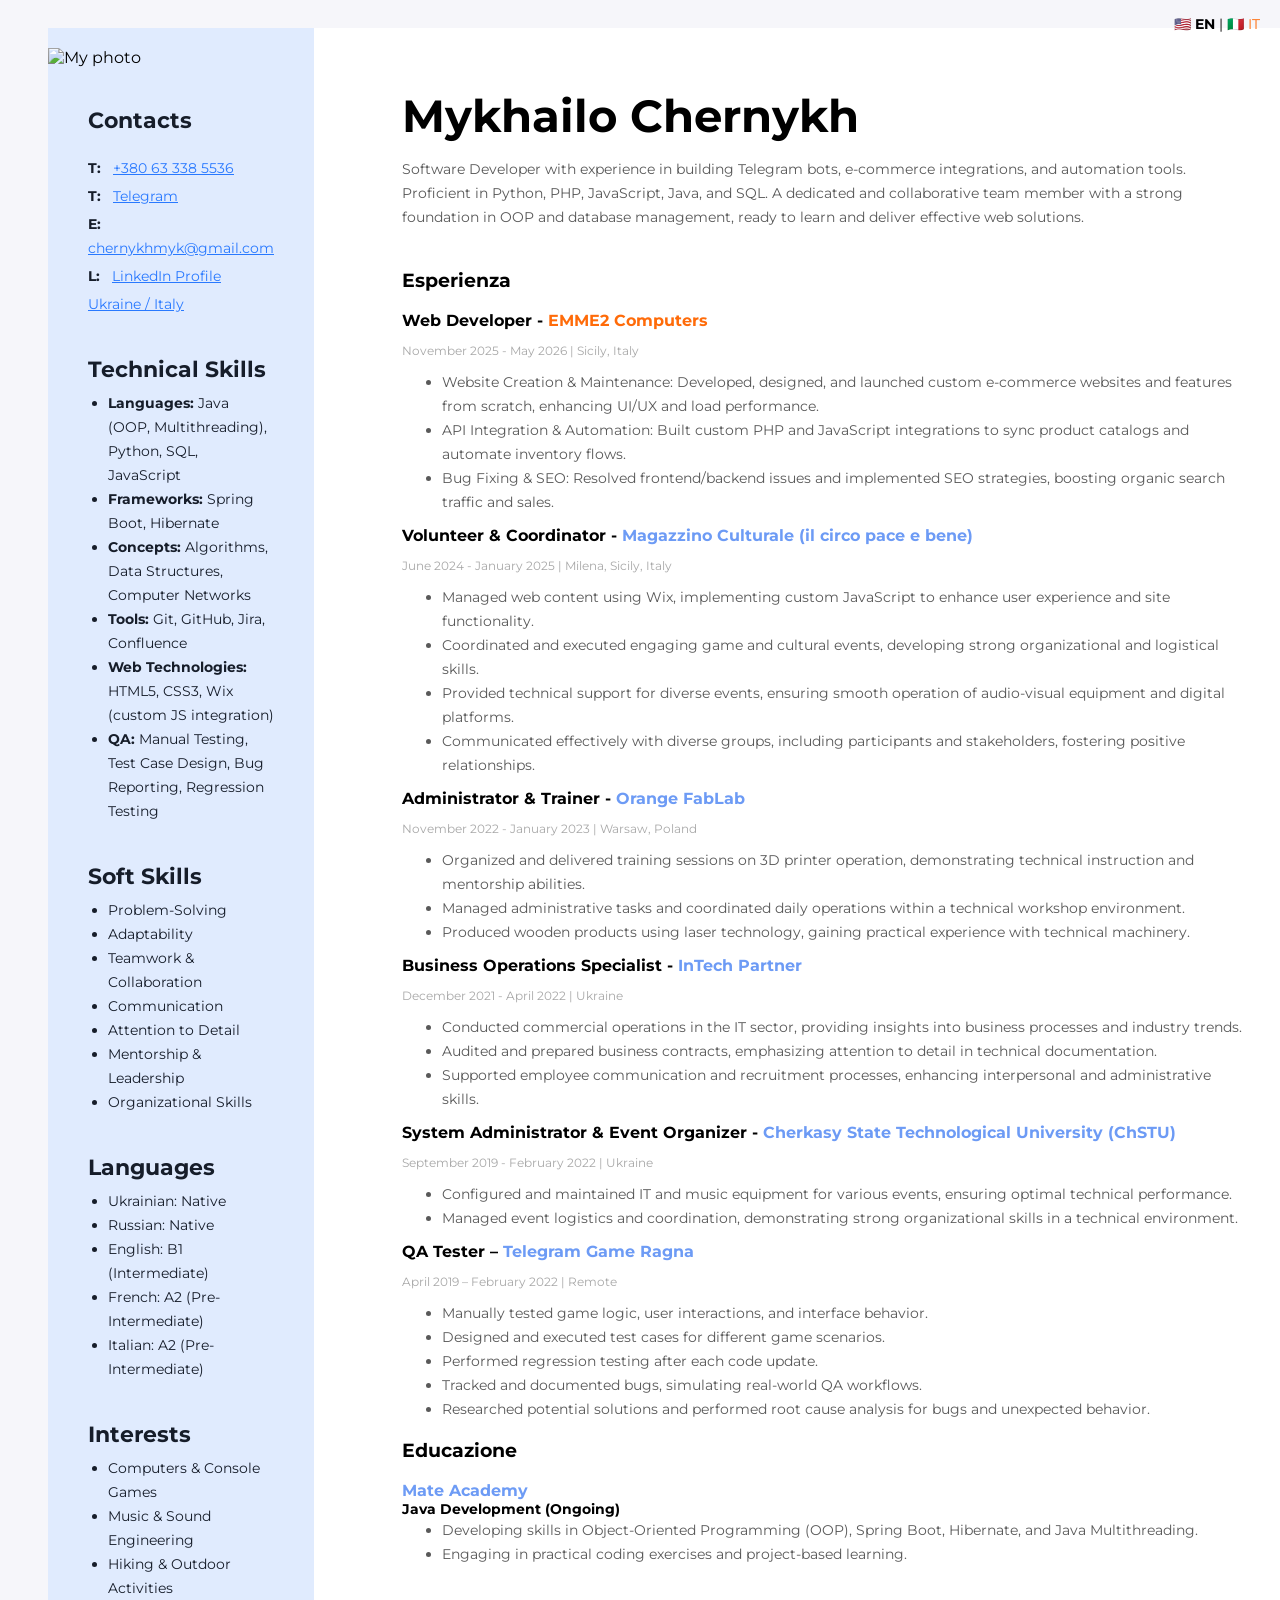
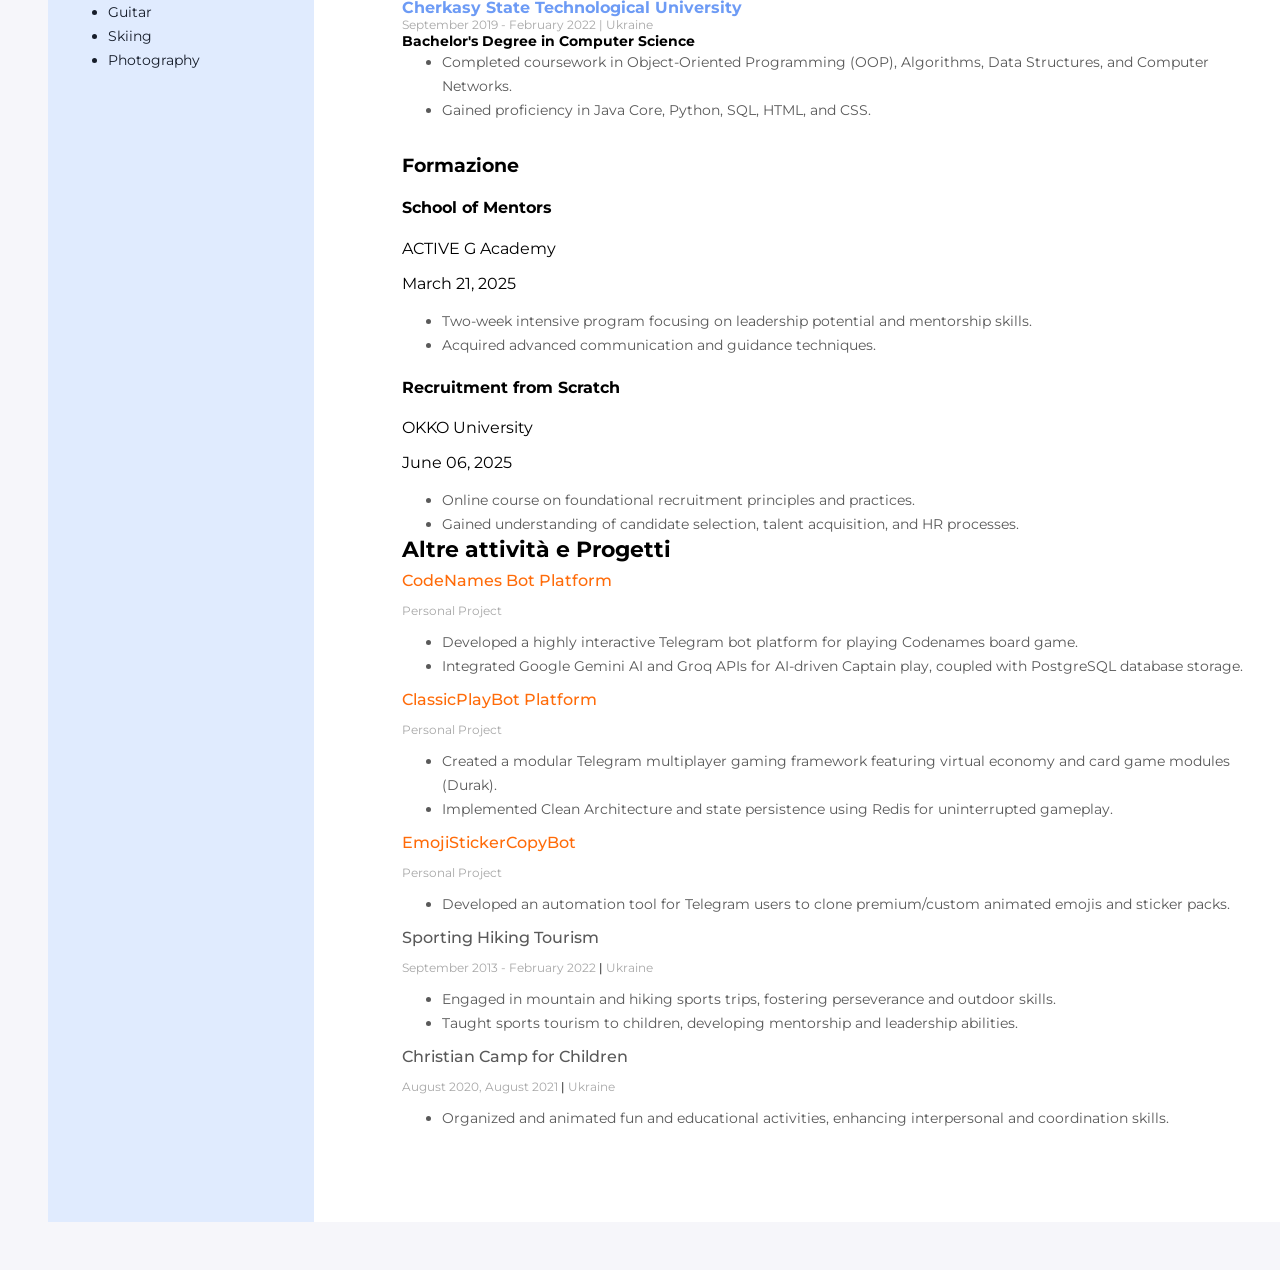
==== commit 367cc258: "Fix CSS classes and grid alignment in English resume layout" ====
--- a/index.html
+++ b/index.html
@@ -1,379 +1,336 @@
 <!DOCTYPE html>
 <html lang="en">
-	<head>
-		<meta charset="UTF-8" />
-		<meta name="viewport" content="width=device-width, initial-scale=1.0" />
-		<title>My resume</title>
-
-		<link rel="preconnect" href="https://fonts.googleapis.com" />
-		<link rel="preconnect" href="https://fonts.gstatic.com" crossorigin />
-		<link
-			href="https://fonts.googleapis.com/css2?family=Montserrat:wght@400;700&display=swap"
-			rel="stylesheet"
-		/>
-
-		<link rel="stylesheet" href="css/styles.css" />
-	</head>
-
-	<body>
-		<!-- Language Switcher -->
-		<div style="position: absolute; top: 15px; right: 20px; font-family: 'Montserrat', sans-serif; font-size: 14px;">
-			<b>🇺🇸 EN</b> | <a href="index.it.html" style="text-decoration: none; color: #ff6b09;">🇮🇹 IT</a>
+
+<head>
+	<meta charset="UTF-8" />
+	<meta name="viewport" content="width=device-width, initial-scale=1.0" />
+	<title>Mykhailo Chernykh - Software Developer</title>
+
+	<link rel="preconnect" href="https://fonts.googleapis.com" />
+	<link rel="preconnect" href="https://fonts.gstatic.com" crossorigin />
+	<link href="https://fonts.googleapis.com/css2?family=Montserrat:wght@400;700&display=swap" rel="stylesheet" />
+
+	<link rel="stylesheet" href="css/styles.css" />
+</head>
+
+<body>
+	<!-- Language Switcher -->
+	<div style="position: absolute; top: 15px; right: 20px; font-family: 'Montserrat', sans-serif; font-size: 14px;">
+		<b>🇺🇸 EN</b> | <a href="index.it.html" style="text-decoration: none; color: #ff6b09;">🇮🇹 IT</a>
+	</div>
+
+	<!-- Main wrapper for the resume content -->
+	<div class="wrapper">
+		<!-- Main content area -->
+		<div class="main-content">
+			<!-- Personal information section -->
+			<div class="my-info">
+				<h1 class="my-name">Mykhailo Chernykh</h1>
+				<p class="my-descr">
+					Software Developer with experience in building Telegram bots, e-commerce integrations, and automation tools. Proficient in Python, PHP, JavaScript, Java, and SQL. A dedicated and collaborative team member with a strong foundation in OOP and database management, ready to learn and deliver effective web solutions.
+				</p>
+			</div>
+
+			<!-- Work Experience section -->
+			<div>
+				<h3 class="section-title">Esperienza</h3>
+
+				<!-- Web Developer - EMME2 Computers -->
+				<div class="experience-container">
+					<h4 class="experience-position">
+						Web Developer -
+						<span class="experience-company"><a href="https://www.emme2computers.it/" target="_blank" style="color: #ff6b09; text-decoration: none;">EMME2 Computers</a></span>
+					</h4>
+					<p class="experience-period">
+						November 2025 - May 2026
+						<span class="period-separator">|</span> Sicily, Italy
+					</p>
+					<ul class="experience-duties-list">
+						<li class="experience-duties-item">Website Creation & Maintenance: Developed, designed, and launched custom e-commerce websites and features from scratch, enhancing UI/UX and load performance.</li>
+						<li class="experience-duties-item">API Integration & Automation: Built custom PHP and JavaScript integrations to sync product catalogs and automate inventory flows.</li>
+						<li class="experience-duties-item">Bug Fixing & SEO: Resolved frontend/backend issues and implemented SEO strategies, boosting organic search traffic and sales.</li>
+					</ul>
+				</div>
+
+				<!-- Volunteer Experience - Magazzino Culturale -->
+				<div class="experience-container">
+					<h4 class="experience-position">
+						Volunteer & Coordinator -
+						<span class="experience-company">Magazzino Culturale (il circo pace e bene)</span>
+					</h4>
+					<p class="experience-period">
+						June 2024 - January 2025
+						<span class="period-separator">|</span> Milena, Sicily, Italy
+					</p>
+					<ul class="experience-duties-list">
+						<li class="experience-duties-item">Managed web content using Wix, implementing custom JavaScript to enhance user experience and site functionality.</li>
+						<li class="experience-duties-item">Coordinated and executed engaging game and cultural events, developing strong organizational and logistical skills.</li>
+						<li class="experience-duties-item">Provided technical support for diverse events, ensuring smooth operation of audio-visual equipment and digital platforms.</li>
+						<li class="experience-duties-item">Communicated effectively with diverse groups, including participants and stakeholders, fostering positive relationships.</li>
+					</ul>
+				</div>
+
+				<!-- Administrator - Orange FabLab -->
+				<div class="experience-container">
+					<h4 class="experience-position">
+						Administrator & Trainer -
+						<span class="experience-company">Orange FabLab</span>
+					</h4>
+					<p class="experience-period">
+						November 2022 - January 2023
+						<span class="period-separator">|</span> Warsaw, Poland
+					</p>
+					<ul class="experience-duties-list">
+						<li class="experience-duties-item">Organized and delivered training sessions on 3D printer operation, demonstrating technical instruction and mentorship abilities.</li>
+						<li class="experience-duties-item">Managed administrative tasks and coordinated daily operations within a technical workshop environment.</li>
+						<li class="experience-duties-item">Produced wooden products using laser technology, gaining practical experience with technical machinery.</li>
+					</ul>
+				</div>
+
+				<!-- Business operations - InTech Partner -->
+				<div class="experience-container">
+					<h4 class="experience-position">
+						Business Operations Specialist -
+						<span class="experience-company">InTech Partner</span>
+					</h4>
+					<p class="experience-period">
+						December 2021 - April 2022
+						<span class="period-separator">|</span> Ukraine
+					</p>
+					<ul class="experience-duties-list">
+						<li class="experience-duties-item">Conducted commercial operations in the IT sector, providing insights into business processes and industry trends.</li>
+						<li class="experience-duties-item">Audited and prepared business contracts, emphasizing attention to detail in technical documentation.</li>
+						<li class="experience-duties-item">Supported employee communication and recruitment processes, enhancing interpersonal and administrative skills.</li>
+					</ul>
+				</div>
+
+				<!-- System administrator and organiser - ChSTU -->
+				<div class="experience-container">
+					<h4 class="experience-position">
+						System Administrator & Event Organizer -
+						<span class="experience-company">Cherkasy State Technological University (ChSTU)</span>
+					</h4>
+					<p class="experience-period">
+						September 2019 - February 2022
+						<span class="period-separator">|</span> Ukraine
+					</p>
+					<ul class="experience-duties-list">
+						<li class="experience-duties-item">Configured and maintained IT and music equipment for various events, ensuring optimal technical performance.</li>
+						<li class="experience-duties-item">Managed event logistics and coordination, demonstrating strong organizational skills in a technical environment.</li>
+					</ul>
+				</div>
+			</div>
+
+			<!-- QA -->
+			<div class="experience-container">
+				<h4 class="experience-position">
+					QA Tester –
+					<span class="experience-company">Telegram Game Ragna</span>
+				</h4>
+				<p class="experience-period">
+					April 2019 – February 2022
+					<span class="period-separator">|</span> Remote
+				</p>
+				<ul class="experience-duties-list">
+					<li class="experience-duties-item">Manually tested game logic, user interactions, and interface behavior.</li>
+					<li class="experience-duties-item">Designed and executed test cases for different game scenarios.</li>
+					<li class="experience-duties-item">Performed regression testing after each code update.</li>
+					<li class="experience-duties-item">Tracked and documented bugs, simulating real-world QA workflows.</li>
+					<li class="experience-duties-item">Researched potential solutions and performed root cause analysis for bugs and unexpected behavior.</li>
+				</ul>
+			</div>
+
+			<!-- Education section -->
+			<div>
+				<h3 class="section-title">Educazione</h3>
+				<!-- Mate Academy -->
+				<div class="education-container">
+					<h4 class="education-name">Mate Academy</h4>
+					<p class="education-diplome">Java Development (Ongoing)</p>
+					<ul class="experience-duties-list">
+						<li class="experience-duties-item">Developing skills in Object-Oriented Programming (OOP), Spring Boot, Hibernate, and Java Multithreading.</li>
+						<li class="experience-duties-item">Engaging in practical coding exercises and project-based learning.</li>
+					</ul>
+				</div>
+				<!-- Cherkasy State Technological University -->
+				<div class="education-container">
+					<h4 class="education-name">Cherkasy State Technological University</h4>
+					<p class="education-time">
+						September 2019 - February 2022
+						<span class="period-separator">|</span> Ukraine
+					</p>
+					<p class="education-diplome">Bachelor's Degree in Computer Science</p>
+					<ul class="experience-duties-list">
+						<li class="experience-duties-item">Completed coursework in Object-Oriented Programming (OOP), Algorithms, Data Structures, and Computer Networks.</li>
+						<li class="experience-duties-item">Gained proficiency in Java Core, Python, SQL, HTML, and CSS.</li>
+					</ul>
+				</div>
+			</div>
+
+			<!-- Certifications section -->
+			<div>
+				<h3 class="section-title">Formazione</h3>
+				<!-- Active G Academy - School of Mentors -->
+				<div class="certification-container">
+					<h4 class="certification-name">School of Mentors</h4>
+					<p class="certification-issuer">ACTIVE G Academy</p>
+					<p class="certification-date">March 21, 2025</p>
+					<ul class="experience-duties-list">
+						<li class="experience-duties-item">Two-week intensive program focusing on leadership potential and mentorship skills.</li>
+						<li class="experience-duties-item">Acquired advanced communication and guidance techniques.</li>
+					</ul>
+				</div>
+				<!-- OKKO University - Recruitment from Scratch -->
+				<div class="certification-container">
+					<h4 class="certification-name">Recruitment from Scratch</h4>
+					<p class="certification-issuer">OKKO University</p>
+					<p class="certification-date">June 06, 2025</p>
+					<ul class="experience-duties-list">
+						<li class="experience-duties-item">Online course on foundational recruitment principles and practices.</li>
+						<li class="experience-duties-item">Gained understanding of candidate selection, talent acquisition, and HR processes.</li>
+					</ul>
+				</div>
+			</div>
+
+			<!-- Other Activities & Projects section -->
+			<div>
+				<h3 class="others-title">Altre attività e Progetti</h3>
+				<!-- CodeNames -->
+				<div class="others-container">
+					<h4 class="others-name"><a href="https://github.com/chernykh-mykhailo/CodeNames-Showcase" target="_blank" style="color: #ff6b09; text-decoration: none;">CodeNames Bot Platform</a></h4>
+					<p class="others-time">Personal Project</p>
+					<ul class="experience-duties-list">
+						<li class="experience-duties-item">Developed a highly interactive Telegram bot platform for playing Codenames board game.</li>
+						<li class="experience-duties-item">Integrated Google Gemini AI and Groq APIs for AI-driven Captain play, coupled with PostgreSQL database storage.</li>
+					</ul>
+				</div>
+				<!-- ClassicPlayBot -->
+				<div class="others-container">
+					<h4 class="others-name"><a href="https://github.com/chernykh-mykhailo/ClassicPlayBot-Showcase" target="_blank" style="color: #ff6b09; text-decoration: none;">ClassicPlayBot Platform</a></h4>
+					<p class="others-time">Personal Project</p>
+					<ul class="experience-duties-list">
+						<li class="experience-duties-item">Created a modular Telegram multiplayer gaming framework featuring virtual economy and card game modules (Durak).</li>
+						<li class="experience-duties-item">Implemented Clean Architecture and state persistence using Redis for uninterrupted gameplay.</li>
+					</ul>
+				</div>
+				<!-- EmojiStickerCopyBot -->
+				<div class="others-container">
+					<h4 class="others-name"><a href="https://github.com/chernykh-mykhailo/EmojiStickerCopyBot" target="_blank" style="color: #ff6b09; text-decoration: none;">EmojiStickerCopyBot</a></h4>
+					<p class="others-time">Personal Project</p>
+					<ul class="experience-duties-list">
+						<li class="experience-duties-item">Developed an automation tool for Telegram users to clone premium/custom animated emojis and sticker packs.</li>
+					</ul>
+				</div>
+				<!-- Sporting hiking tourism -->
+				<div class="others-container">
+					<h4 class="others-name">Sporting Hiking Tourism</h4>
+					<p class="others-time">
+						September 2013 - February 2022
+						<span class="others-time-separatore">|</span> Ukraine
+					</p>
+					<ul class="experience-duties-list">
+						<li class="experience-duties-item">Engaged in mountain and hiking sports trips, fostering perseverance and outdoor skills.</li>
+						<li class="experience-duties-item">Taught sports tourism to children, developing mentorship and leadership abilities.</li>
+					</ul>
+				</div>
+				<!-- Christian camp for children -->
+				<div class="others-container">
+					<h4 class="others-name">Christian Camp for Children</h4>
+					<p class="others-time">
+						August 2020, August 2021
+						<span class="others-time-separatore">|</span> Ukraine
+					</p>
+					<ul class="experience-duties-list">
+						<li class="others-desc-item">Organized and animated fun and educational activities, enhancing interpersonal and coordination skills.</li>
+					</ul>
+				</div>
+			</div>
 		</div>
 
-		<!-- wrapper -->
-		<div class="wrapper">
-			<!-- Main content -->
-			<div class="main-content">
-				<!-- My info -->
-				<div class="my-info">
-					<!-- <h2 class="my-profession">Front-End Developer</h2> -->
-
-					<h1 class="my-name">Mykhailo Chernykh</h1>
-
-					<p class="my-descr">
-						Software Developer with experience in building Telegram bots, e-commerce integrations, and automation tools. Proficient in Python, PHP, JavaScript, Java, and SQL. A dedicated and collaborative team member with a strong foundation in OOP and database management, ready to learn and deliver effective web solutions.
-					</p>
-				</div>
-				<!-- My projects -->
-
-							>
-						</li>
-						<li class="my-projects-item">
-							<a
-								class="my-projects-item-link"
-								href="https://cryptohub.p.goit.global/"
-								target="_blank"
-								>https://cryptohub.p.goit.global/</a
-							>
-							<span class="my-projects-item-tech"
-								>................... [ JavaScript ]</span
-							>
-						</li>
-
-						<li class="my-projects-item">
-							<a
-								class="my-projects-item-link"
-								href="https://kidslike.p.goit.global/"
-								target="_blank"
-								>https://kidslike.p.goit.global/</a
-							>
-							<span class="my-projects-item-tech"
-								>.......................... [ React.js, Node.js ]</span
-							>
-						</li>
-					</ol>
-				</div> -->
-				<!-- Work Experience -->
-				<div>
-					<h3 class="work-experience-title">Experience</h3>
-					<!-- Company 0 -->
-					 					<div class="work-experience-container">
-						<h4 class="work-experience-position">
-							Volunteer -
-							<span class="work-experience-company">Magazzino Culturale</span>
-						</h4>
-						<p class="work-experience-period">
-							June 2024 - December 2024 
-							<span class="work-experience-period-separator">|</span> Milena, Italy
-						</p>
-
-						<ul class="work-experience-duties-list">
-							<li class="work-experience-duties-item">
-								Game Center: Coordinated and executed engaging game events, enhancing community involvement and enjoyment.
-							</li>
-							<li class="work-experience-duties-item">
-								Technical Operations: Directed technical aspects for diverse events, including art workshops, music and social festivals, and activities for displaced children, ensuring smooth execution and high-quality experiences.
-							</li>
-							<li class="work-experience-duties-item">
-								Event Management: Organized and managed a range of cultural and community events, oversaw logistical operations, and maintained the "Magna Via Francigena" tourist route. Facilitated the hosting of pilgrims and contributed to the launch of the "Ancient Grain Laboratory."
-							</li>
-							<li class="work-experience-duties-item">
-								Public Relations: Managed social media accounts, promoted events, handled guest reception, and provided exceptional customer service as a bartender, enhancing event visibility and attendee satisfaction.
-							</li>
-						</ul>
-
-					</div>
-					<!-- Company 1 -->
-					<div class="work-experience-container">
-						<h4 class="work-experience-position">
-							Administrator -
-							<span class="work-experience-company">Orange FabLab</span>
-						</h4>
-						<p class="work-experience-period">
-							November 2022 - January 2023 
-							<span class="work-experience-period-separator">|</span> Warsaw, Poland
-						</p>
-
-						<ul class="work-experience-duties-list">
-							<li class="work-experience-duties-item">
-								Organisation & training.
-							</li>
-
-							<li class="work-experience-duties-item">
-								Volunteer mission where I organised and trained refugees to
-								work with 3D printers
-							</li>
-
-							<li class="work-experience-duties-item">
-								Production of wood products using lasers.
-							</li>
-
-							<li class="work-experience-duties-item">
-								Filmed the educational process.
-							</li>
-						</ul>
-					</div>
-					<!-- Company 2 -->
-					<div class="work-experience-container">
-						<h4 class="work-experience-position">
-							Business operations -
-							<span class="work-experience-company">InTech Partner</span>
-						</h4>
-						<p class="work-experience-period">
-							December 2021 - April 2022
-							<span class="work-experience-period-separator">|</span> Ukraine
-						</p>
-
-						<ul class="work-experience-duties-list">
-							<li class="work-experience-duties-item">
-								Commercial operation in the IT sector.
-							</li>
-
-							<li class="work-experience-duties-item">
-								Auditing and preparing contracts.
-							</li>
-
-							<li class="work-experience-duties-item">
-								Communication and employee recruitment.
-							</li>
-						</ul>
-					</div>
-					<!-- Company 3 -->
-					<div class="work-experience-container">
-						<h4 class="work-experience-position">
-							System administrator and organiser -
-							<span class="work-experience-company">ChSTU</span>
-						</h4>
-						<p class="work-experience-period">
-							Septembre 2019 - February 2022
-							<span class="work-experience-period-separator">|</span> Ukraine
-						</p>
-						<ul class="work-experience-duties-list">
-							<li class="work-experience-duties-item">
-								Organisation of student and other events.
-							</li>
-
-							<li class="work-experience-duties-item">
-								Configuration of IT and music equipment.
-							</li>
-						</ul>
-					</div>
-				</div>
-				<!-- Education -->
-				<div>
-					<h3 class="education-title">Education</h3>
-					<!-- School 1 -->
-					<div class="education-container">
-						<h3 class="education-name">
-							French courses from OFII and Portes Ouvertes
-						</h3>
-						<p class="education-time">
-							February 2023 - January 2024
-							<span class="education-time-separatore">|</span>France
-						</p>
-						<p class="education-diplome">Attestation A2</p>
-					</div>
-					<!-- School 2 -->
-					<div class="education-container">
-						<h3 class="education-name">
-							Cherkasy State Technological University
-						</h3>
-						<p class="education-time">
-							Septembre 2019 - February 2022
-							<span class="education-time-separatore">|</span>Ukraine
-						</p>
-						<p class="education-diplome">Computer science</p>
-					</div>
-					<!-- School 3 -->
-					<div class="education-container">
-						<h3 class="education-name">General School</h3>
-						<p class="education-time">
-							Septembre 2008 - Mai 2019
-							<span class="education-time-separatore">|</span> Ukraine
-						</p>
-						<p class="education-diplome">Bachelor's degree</p>
-					</div>
-				</div>
-				<div>
-					<h3 class="others-title">Projects</h3>
-					<!-- CodeNames -->
-					<div class="others-container">
-						<h3 class="others-name"><a href="https://github.com/chernykh-mykhailo/CodeNames-Showcase" target="_blank" style="color: #ff6b09; text-decoration: none;">CodeNames Bot Platform</a></h3>
-						<p class="others-time">Personal Project</p>
-						<ul class="others-desc-list">
-							<li class="others-desc-item">Developed a highly interactive Telegram bot platform for playing Codenames board game.</li>
-							<li class="others-desc-item">Integrated Google Gemini AI and Groq APIs for AI-driven Captain play, coupled with PostgreSQL database storage.</li>
-						</ul>
-					</div>
-					<!-- ClassicPlayBot -->
-					<div class="others-container">
-						<h3 class="others-name"><a href="https://github.com/chernykh-mykhailo/ClassicPlayBot-Showcase" target="_blank" style="color: #ff6b09; text-decoration: none;">ClassicPlayBot Platform</a></h3>
-						<p class="others-time">Personal Project</p>
-						<ul class="others-desc-list">
-							<li class="others-desc-item">Created a modular Telegram multiplayer gaming framework featuring virtual economy and card game modules (Durak).</li>
-							<li class="others-desc-item">Implemented Clean Architecture and state persistence using Redis for uninterrupted gameplay.</li>
-						</ul>
-					</div>
-					<!-- EmojiStickerCopyBot -->
-					<div class="others-container">
-						<h3 class="others-name"><a href="https://github.com/chernykh-mykhailo/EmojiStickerCopyBot" target="_blank" style="color: #ff6b09; text-decoration: none;">EmojiStickerCopyBot</a></h3>
-						<p class="others-time">Personal Project</p>
-						<ul class="others-desc-list">
-							<li class="others-desc-item">Developed an automation tool for Telegram users to clone premium/custom animated emojis and sticker packs.</li>
-						</ul>
-					</div>
-				</div>
-
-				<!-- Others -->
-				<div>
-					<h3 class="others-title">Other activities</h3>
-					<!-- Others 1 -->
-					<div class="others-container">
-
-						<h3 class="others-name">Sporting hiking tourism</h3>
-
-						<p class="others-time">
-							Septembre 2013 - February 2022
-							<span class="others-time-separatore">|</span>Ukraine
-						</p>
-						<ul class="others-desc-list">
-							<li class="others-desc-item">Mountain and hiking sports trips</li>
-							<li class="others-desc-item">Sports competitions, orienteering, rock climbing</li>
-							<li class="others-desc-item">Teaching children sports tourism</li>
-						</ul>
-					</div>
-					<!-- Others 2 -->
-					<div class="others-container">
-
-						<h3 class="others-name">Christian camp for children</h3>
-
-						<p class="others-time">
-							Août 2020, Août 2021
-							<span class="others-time-separatore">|</span>Ukraine
-						</p>
-						<ul class="others-desc-list">
-							<li class="others-desc-item">Organising fun and educational activities</li>
-							<li class="others-desc-item">Animator for children</li>
-						</ul>
-					</div>
-				</div>
-
-			</div>
-
-			<!-- sidebar -->
-			<aside class="sidebar">
-				<img src="img/Frame 1.jpg" alt="My photo" width="370" />
-				<div class="sidebar-content">
-					<!-- Contacts -->
-					<div class="contacts-container">
-						<h3 class="contacts-title">Contacts</h3>
-
-						<p class="contacts-item">
-							<span class="contacts-type">T: </span>
-							<a class="contacts-link" href="tel:+33749078635"
-								>+338 75 2 18 27</a
-							>
-						</p>
-						<p class="contacts-item">
-							<span class="contacts-type">T: </span>
-							<a class="contacts-link" href="tel:+380633385536"
-								>+380 63 33 8 55 36</a
-							>
-						</p>
-
-						<p class="contacts-item">
-							<span class="contacts-type">E: </span>
-							<a class="contacts-link" href="mailto:270775mik@gmail.com"
-								>270775mik@gmail.com</a
-							>
-						</p>
-						<p class="contacts-item">
-							<span class="contacts-type">L: </span>
-							<a
-								class="contacts-link"
-								href="https://www.linkedin.com/in/mykhailo-chernykh/"
-								>LinkedIn</a
-							>
-						</p>
-						<p class="contacts-item">
-							<!-- <span class="contacts-type">Adresse: </span> -->
-							<a>17 Rue des Carrières de Peyramale, 65100 Lourdes, France</a
-							>
-						</p>
-						
-					</div>
-					<!-- Tech skills -->
-
-					<!-- <div class="skills-container">
-						<h3 class="skills-title">Tech skills</h3>
-						<ul class="skills-list">
-							<li class="skills-item">HTML5</li>
-							<li class="skills-item">CSS3</li>
-							<li class="skills-item">GIT</li>
-							<li class="skills-item">WebPack</li>
-							<li class="skills-item">JavaScript</li>
-							<li class="skills-item">React.js</li>
-							<li class="skills-item">Node.js</li>
-						</ul>
-					</div> -->
-					<!-- Languages skills -->
-					<div class="skills-container">
-						<h3 class="skills-title">Languages</h3>
-						<ul class="skills-list">
-							<li class="skills-item">French:    A2</li>
-							<li class="skills-item">English:   B1</li>
-							<li class="skills-item">Ukrainian: native speaker</li>
-							<li class="skills-item">Russian: native speaker</li>
-					</div>
-					<!-- My good skills-->
-					<div class="skills-container">
-						<h3 class="skills-title">Advantages</h3>
-						<ul class="skills-list">
-							<li class="skills-item">Good command of IT tools</li>
-							<li class="skills-item">Very good in computer games</li>
-							<li class="skills-item">Management </li>
-							<li class="skills-item">Adaptability </li>
-							<li class="skills-item">Nice communication skills</li>
-							<li class="skills-item">Ability to analyse and summarise</li>
-							<li class="skills-item">Ability to work in a team</li>
-						</ul>
-					</div>
-					<!-- Hobbys skills -->
-					<div class="skills-container">
-						<h3 class="skills-title">Interests</h3>
-						<ul class="skills-list">
-							<li class="skills-item">Computers and consoles games</li>
-							<li class="skills-item">Music and sound engineering</li>
-							<li class="skills-item">Hiking</li>
-							<li class="skills-item">Guitar</li>
-							<li class="skills-item">Skiing</li>
-							<li class="skills-item">Photo</li>
-					</div>
-					<!-- Soft skills -->
-
-					<!-- <div class="skills-container">
-						<h3 class="skills-title">Soft skills</h3>
-						<ul class="skills-list">
-							<li class="skills-item">Teamwork</li>
-							<li class="skills-item">Management</li>
-							<li class="skills-item">Scrum</li>
-							<li class="skills-item">Agile</li>
-							<li class="skills-item">GTD</li>
-						</ul>
-					</div> -->
-				</div>
-			</aside>
-		</div>
-	</body>
+		<!-- Sidebar section -->
+		<aside class="sidebar">
+			<!-- My photo -->
+			<img src="img/Frame 1.jpg" alt="My photo" width="370" />
+			<div class="sidebar-content">
+				<!-- Contacts section -->
+				<div class="contacts-container">
+					<h3 class="contacts-title">Contacts</h3>
+					<p class="contacts-item">
+						<span class="contacts-type">T: </span>
+						<a class="contacts-link" href="tel:+380633385536">+380 63 338 5536</a>
+					</p>
+					<p class="contacts-item">
+						<span class="contacts-type">T: </span>
+						<a class="contacts-link" href="https://t.me/Div4unka_z_kare">Telegram</a>
+					</p>
+					<p class="contacts-item">
+						<span class="contacts-type">E: </span>
+						<a class="contacts-link" href="mailto:chernykhmyk@gmail.com">chernykhmyk@gmail.com</a>
+					</p>
+					<p class="contacts-item">
+						<span class="contacts-type">L: </span>
+						<a class="contacts-link" href="https://www.linkedin.com/in/mykhailo-chernykh/"
+							target="_blank">LinkedIn Profile</a>
+					</p>
+					<p class="contacts-item">
+						<a class="contacts-link" href="#">Ukraine / Italy</a>
+					</p>
+				</div>
+
+				<!-- Technical Skills section -->
+				<div class="skills-container">
+					<h3 class="skills-title">Technical Skills</h3>
+					<ul class="skills-list">
+						<li class="skills-item"><strong>Languages:</strong> Java (OOP, Multithreading), Python, SQL, JavaScript</li>
+						<li class="skills-item"><strong>Frameworks:</strong> Spring Boot, Hibernate</li>
+						<li class="skills-item"><strong>Concepts:</strong> Algorithms, Data Structures, Computer Networks</li>
+						<li class="skills-item"><strong>Tools:</strong> Git, GitHub, Jira, Confluence</li>
+						<li class="skills-item"><strong>Web Technologies:</strong> HTML5, CSS3, Wix (custom JS integration)</li>
+						<li class="skills-item"><strong>QA:</strong> Manual Testing, Test Case Design, Bug Reporting, Regression Testing</li>
+					</ul>
+				</div>
+
+				<!-- Soft Skills section -->
+				<div class="skills-container">
+					<h3 class="skills-title">Soft Skills</h3>
+					<ul class="skills-list">
+						<li class="skills-item">Problem-Solving</li>
+						<li class="skills-item">Adaptability</li>
+						<li class="skills-item">Teamwork & Collaboration</li>
+						<li class="skills-item">Communication</li>
+						<li class="skills-item">Attention to Detail</li>
+						<li class="skills-item">Mentorship & Leadership</li>
+						<li class="skills-item">Organizational Skills</li>
+					</ul>
+				</div>
+
+				<!-- Languages section -->
+				<div class="skills-container">
+					<h3 class="skills-title">Languages</h3>
+					<ul class="skills-list">
+						<li class="skills-item">Ukrainian: Native</li>
+						<li class="skills-item">Russian: Native</li>
+						<li class="skills-item">English: B1 (Intermediate)</li>
+						<li class="skills-item">French: A2 (Pre-Intermediate)</li>
+						<li class="skills-item">Italian: A2 (Pre-Intermediate)</li>
+					</ul>
+				</div>
+
+				<!-- Interests section -->
+				<div class="skills-container">
+					<h3 class="skills-title">Interests</h3>
+					<ul class="skills-list">
+						<li class="skills-item">Computers & Console Games</li>
+						<li class="skills-item">Music & Sound Engineering</li>
+						<li class="skills-item">Hiking & Outdoor Activities</li>
+						<li class="skills-item">Guitar</li>
+						<li class="skills-item">Skiing</li>
+						<li class="skills-item">Photography</li>
+					</ul>
+				</div>
+			</div>
+		</aside>
+	</div>
+</body>
+
 </html>
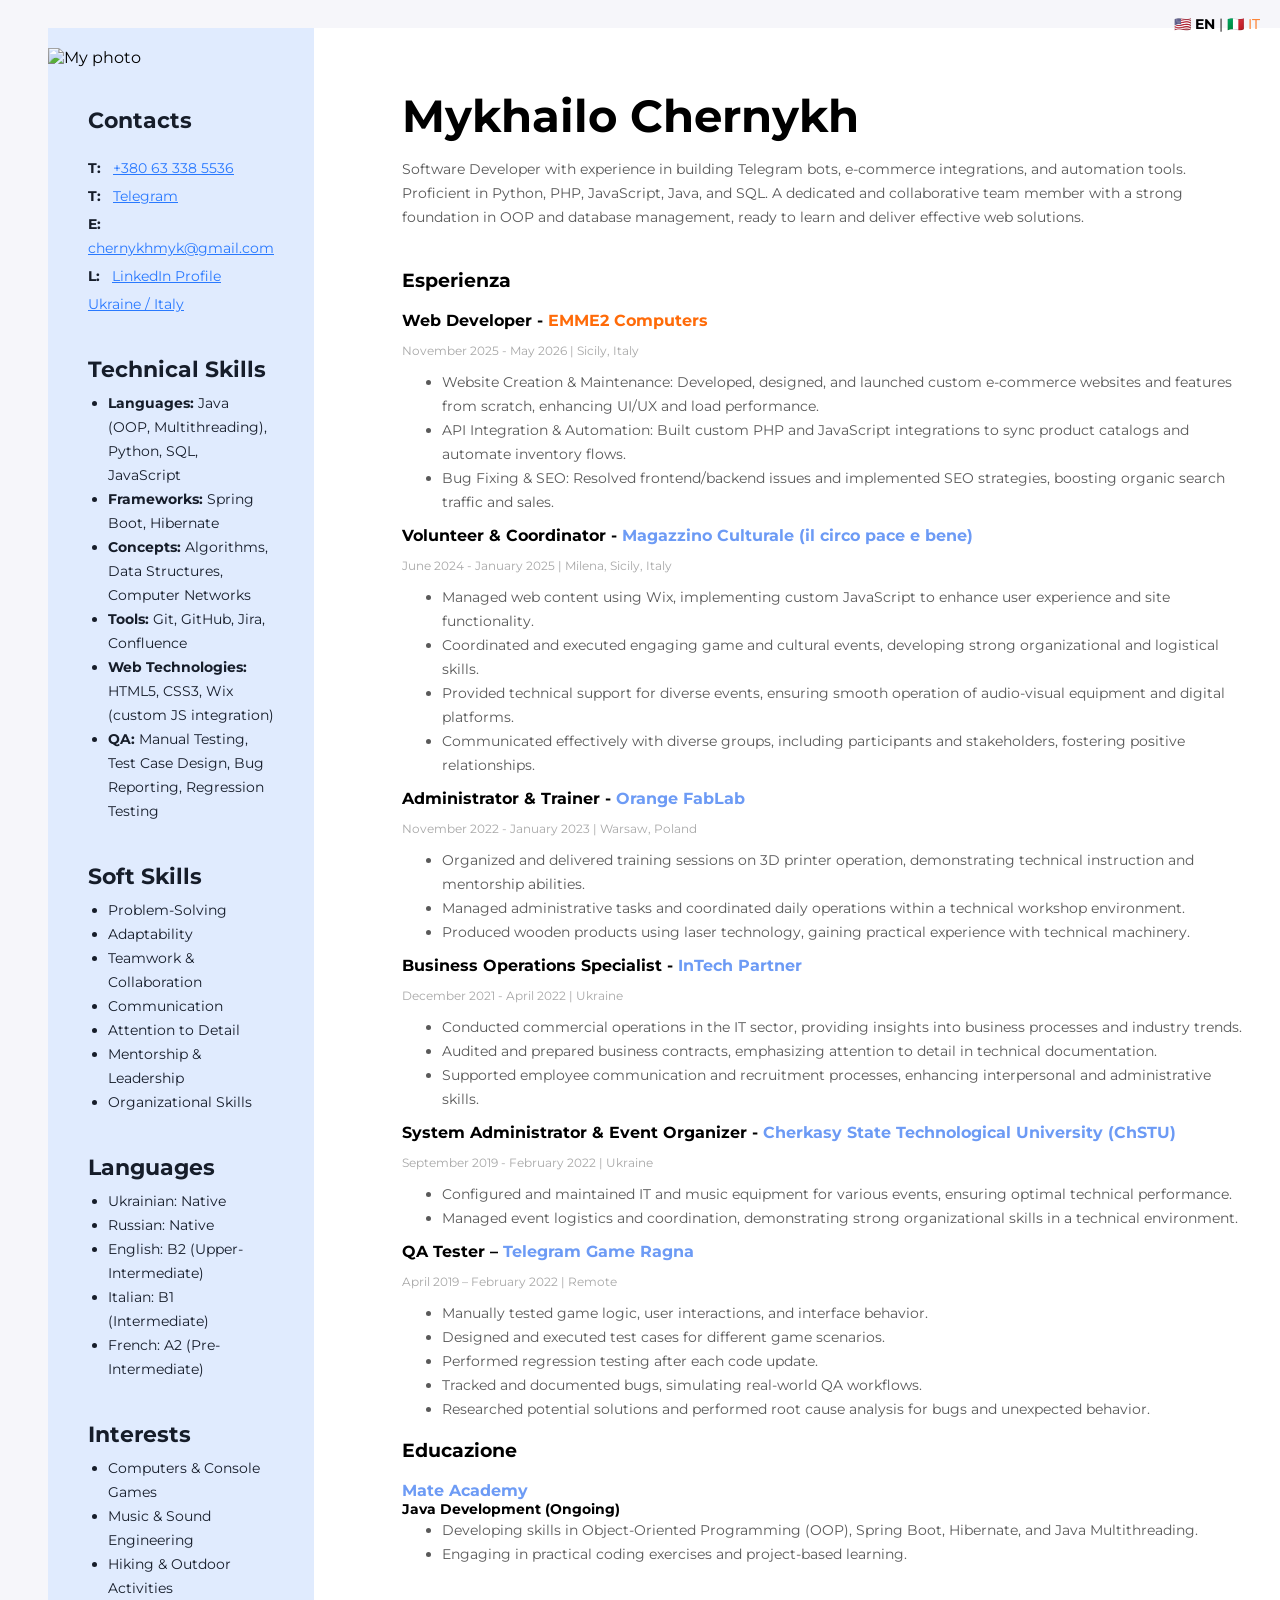
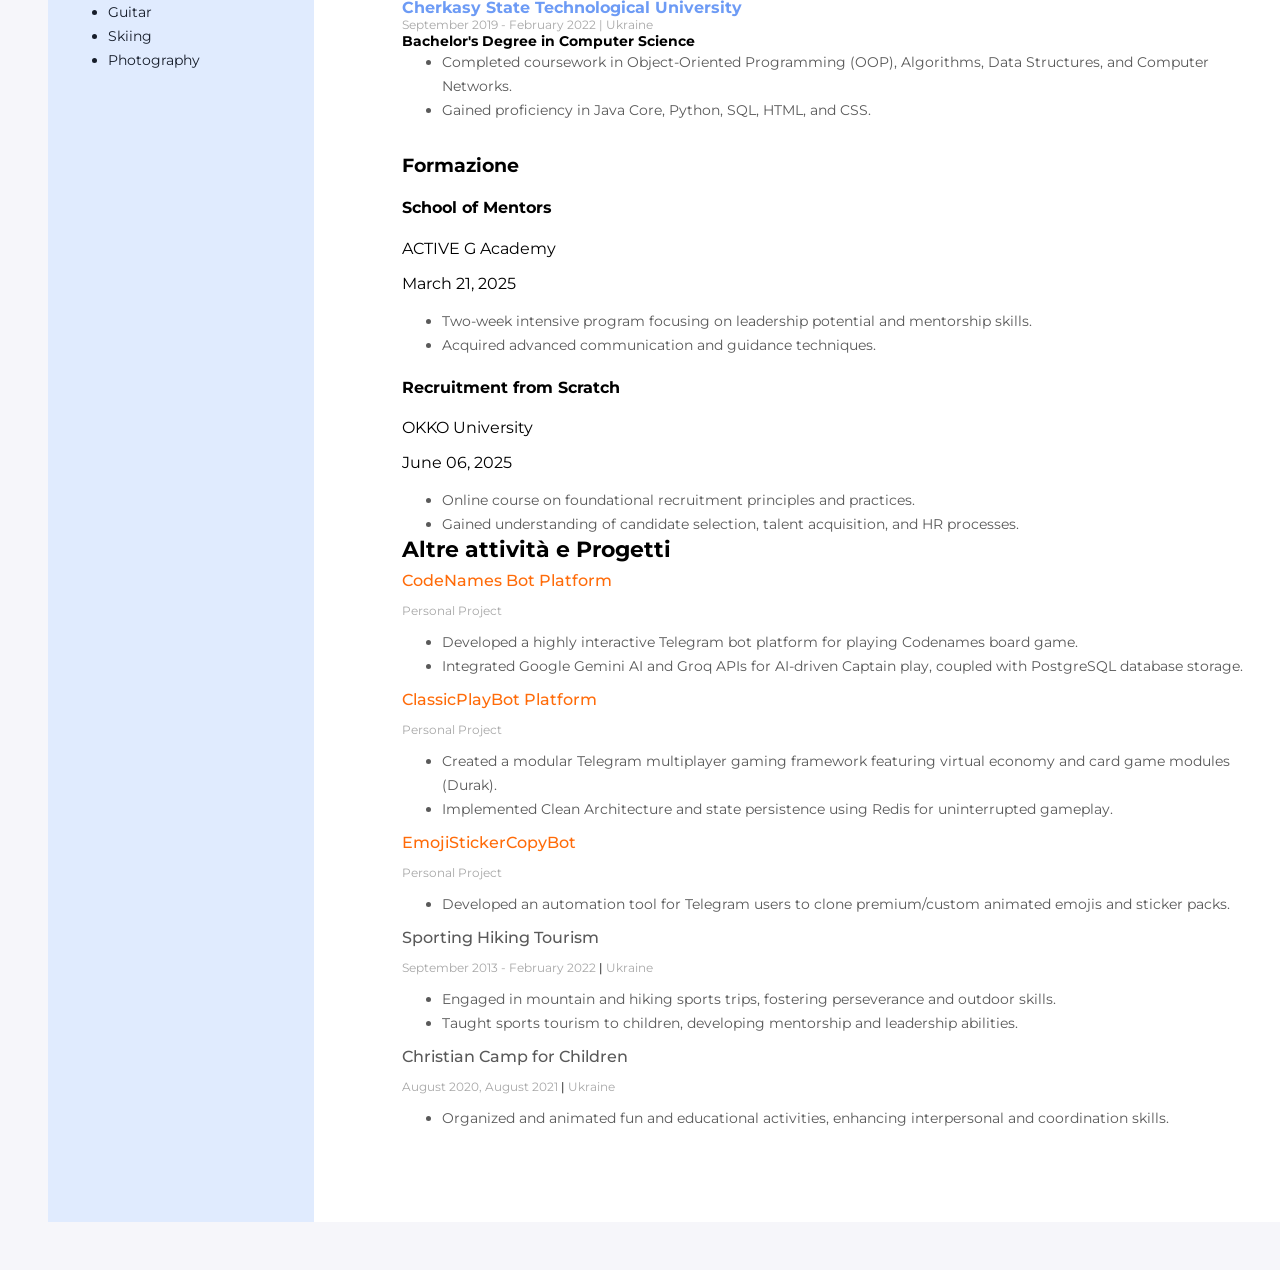
==== commit 4321401a: "better lang skill eng, italian" ====
--- a/index.html
+++ b/index.html
@@ -27,7 +27,10 @@
 			<div class="my-info">
 				<h1 class="my-name">Mykhailo Chernykh</h1>
 				<p class="my-descr">
-					Software Developer with experience in building Telegram bots, e-commerce integrations, and automation tools. Proficient in Python, PHP, JavaScript, Java, and SQL. A dedicated and collaborative team member with a strong foundation in OOP and database management, ready to learn and deliver effective web solutions.
+					Software Developer with experience in building Telegram bots, e-commerce integrations, and
+					automation tools. Proficient in Python, PHP, JavaScript, Java, and SQL. A dedicated and
+					collaborative team member with a strong foundation in OOP and database management, ready to learn
+					and deliver effective web solutions.
 				</p>
 			</div>
 
@@ -39,16 +42,21 @@
 				<div class="experience-container">
 					<h4 class="experience-position">
 						Web Developer -
-						<span class="experience-company"><a href="https://www.emme2computers.it/" target="_blank" style="color: #ff6b09; text-decoration: none;">EMME2 Computers</a></span>
+						<span class="experience-company"><a href="https://www.emme2computers.it/" target="_blank"
+								style="color: #ff6b09; text-decoration: none;">EMME2 Computers</a></span>
 					</h4>
 					<p class="experience-period">
 						November 2025 - May 2026
 						<span class="period-separator">|</span> Sicily, Italy
 					</p>
 					<ul class="experience-duties-list">
-						<li class="experience-duties-item">Website Creation & Maintenance: Developed, designed, and launched custom e-commerce websites and features from scratch, enhancing UI/UX and load performance.</li>
-						<li class="experience-duties-item">API Integration & Automation: Built custom PHP and JavaScript integrations to sync product catalogs and automate inventory flows.</li>
-						<li class="experience-duties-item">Bug Fixing & SEO: Resolved frontend/backend issues and implemented SEO strategies, boosting organic search traffic and sales.</li>
+						<li class="experience-duties-item">Website Creation & Maintenance: Developed, designed, and
+							launched custom e-commerce websites and features from scratch, enhancing UI/UX and load
+							performance.</li>
+						<li class="experience-duties-item">API Integration & Automation: Built custom PHP and JavaScript
+							integrations to sync product catalogs and automate inventory flows.</li>
+						<li class="experience-duties-item">Bug Fixing & SEO: Resolved frontend/backend issues and
+							implemented SEO strategies, boosting organic search traffic and sales.</li>
 					</ul>
 				</div>
 
@@ -63,10 +71,14 @@
 						<span class="period-separator">|</span> Milena, Sicily, Italy
 					</p>
 					<ul class="experience-duties-list">
-						<li class="experience-duties-item">Managed web content using Wix, implementing custom JavaScript to enhance user experience and site functionality.</li>
-						<li class="experience-duties-item">Coordinated and executed engaging game and cultural events, developing strong organizational and logistical skills.</li>
-						<li class="experience-duties-item">Provided technical support for diverse events, ensuring smooth operation of audio-visual equipment and digital platforms.</li>
-						<li class="experience-duties-item">Communicated effectively with diverse groups, including participants and stakeholders, fostering positive relationships.</li>
+						<li class="experience-duties-item">Managed web content using Wix, implementing custom JavaScript
+							to enhance user experience and site functionality.</li>
+						<li class="experience-duties-item">Coordinated and executed engaging game and cultural events,
+							developing strong organizational and logistical skills.</li>
+						<li class="experience-duties-item">Provided technical support for diverse events, ensuring
+							smooth operation of audio-visual equipment and digital platforms.</li>
+						<li class="experience-duties-item">Communicated effectively with diverse groups, including
+							participants and stakeholders, fostering positive relationships.</li>
 					</ul>
 				</div>
 
@@ -81,9 +93,12 @@
 						<span class="period-separator">|</span> Warsaw, Poland
 					</p>
 					<ul class="experience-duties-list">
-						<li class="experience-duties-item">Organized and delivered training sessions on 3D printer operation, demonstrating technical instruction and mentorship abilities.</li>
-						<li class="experience-duties-item">Managed administrative tasks and coordinated daily operations within a technical workshop environment.</li>
-						<li class="experience-duties-item">Produced wooden products using laser technology, gaining practical experience with technical machinery.</li>
+						<li class="experience-duties-item">Organized and delivered training sessions on 3D printer
+							operation, demonstrating technical instruction and mentorship abilities.</li>
+						<li class="experience-duties-item">Managed administrative tasks and coordinated daily operations
+							within a technical workshop environment.</li>
+						<li class="experience-duties-item">Produced wooden products using laser technology, gaining
+							practical experience with technical machinery.</li>
 					</ul>
 				</div>
 
@@ -98,9 +113,12 @@
 						<span class="period-separator">|</span> Ukraine
 					</p>
 					<ul class="experience-duties-list">
-						<li class="experience-duties-item">Conducted commercial operations in the IT sector, providing insights into business processes and industry trends.</li>
-						<li class="experience-duties-item">Audited and prepared business contracts, emphasizing attention to detail in technical documentation.</li>
-						<li class="experience-duties-item">Supported employee communication and recruitment processes, enhancing interpersonal and administrative skills.</li>
+						<li class="experience-duties-item">Conducted commercial operations in the IT sector, providing
+							insights into business processes and industry trends.</li>
+						<li class="experience-duties-item">Audited and prepared business contracts, emphasizing
+							attention to detail in technical documentation.</li>
+						<li class="experience-duties-item">Supported employee communication and recruitment processes,
+							enhancing interpersonal and administrative skills.</li>
 					</ul>
 				</div>
 
@@ -115,8 +133,10 @@
 						<span class="period-separator">|</span> Ukraine
 					</p>
 					<ul class="experience-duties-list">
-						<li class="experience-duties-item">Configured and maintained IT and music equipment for various events, ensuring optimal technical performance.</li>
-						<li class="experience-duties-item">Managed event logistics and coordination, demonstrating strong organizational skills in a technical environment.</li>
+						<li class="experience-duties-item">Configured and maintained IT and music equipment for various
+							events, ensuring optimal technical performance.</li>
+						<li class="experience-duties-item">Managed event logistics and coordination, demonstrating
+							strong organizational skills in a technical environment.</li>
 					</ul>
 				</div>
 			</div>
@@ -132,11 +152,15 @@
 					<span class="period-separator">|</span> Remote
 				</p>
 				<ul class="experience-duties-list">
-					<li class="experience-duties-item">Manually tested game logic, user interactions, and interface behavior.</li>
-					<li class="experience-duties-item">Designed and executed test cases for different game scenarios.</li>
+					<li class="experience-duties-item">Manually tested game logic, user interactions, and interface
+						behavior.</li>
+					<li class="experience-duties-item">Designed and executed test cases for different game scenarios.
+					</li>
 					<li class="experience-duties-item">Performed regression testing after each code update.</li>
-					<li class="experience-duties-item">Tracked and documented bugs, simulating real-world QA workflows.</li>
-					<li class="experience-duties-item">Researched potential solutions and performed root cause analysis for bugs and unexpected behavior.</li>
+					<li class="experience-duties-item">Tracked and documented bugs, simulating real-world QA workflows.
+					</li>
+					<li class="experience-duties-item">Researched potential solutions and performed root cause analysis
+						for bugs and unexpected behavior.</li>
 				</ul>
 			</div>
 
@@ -148,8 +172,10 @@
 					<h4 class="education-name">Mate Academy</h4>
 					<p class="education-diplome">Java Development (Ongoing)</p>
 					<ul class="experience-duties-list">
-						<li class="experience-duties-item">Developing skills in Object-Oriented Programming (OOP), Spring Boot, Hibernate, and Java Multithreading.</li>
-						<li class="experience-duties-item">Engaging in practical coding exercises and project-based learning.</li>
+						<li class="experience-duties-item">Developing skills in Object-Oriented Programming (OOP),
+							Spring Boot, Hibernate, and Java Multithreading.</li>
+						<li class="experience-duties-item">Engaging in practical coding exercises and project-based
+							learning.</li>
 					</ul>
 				</div>
 				<!-- Cherkasy State Technological University -->
@@ -161,8 +187,10 @@
 					</p>
 					<p class="education-diplome">Bachelor's Degree in Computer Science</p>
 					<ul class="experience-duties-list">
-						<li class="experience-duties-item">Completed coursework in Object-Oriented Programming (OOP), Algorithms, Data Structures, and Computer Networks.</li>
-						<li class="experience-duties-item">Gained proficiency in Java Core, Python, SQL, HTML, and CSS.</li>
+						<li class="experience-duties-item">Completed coursework in Object-Oriented Programming (OOP),
+							Algorithms, Data Structures, and Computer Networks.</li>
+						<li class="experience-duties-item">Gained proficiency in Java Core, Python, SQL, HTML, and CSS.
+						</li>
 					</ul>
 				</div>
 			</div>
@@ -176,7 +204,8 @@
 					<p class="certification-issuer">ACTIVE G Academy</p>
 					<p class="certification-date">March 21, 2025</p>
 					<ul class="experience-duties-list">
-						<li class="experience-duties-item">Two-week intensive program focusing on leadership potential and mentorship skills.</li>
+						<li class="experience-duties-item">Two-week intensive program focusing on leadership potential
+							and mentorship skills.</li>
 						<li class="experience-duties-item">Acquired advanced communication and guidance techniques.</li>
 					</ul>
 				</div>
@@ -186,8 +215,10 @@
 					<p class="certification-issuer">OKKO University</p>
 					<p class="certification-date">June 06, 2025</p>
 					<ul class="experience-duties-list">
-						<li class="experience-duties-item">Online course on foundational recruitment principles and practices.</li>
-						<li class="experience-duties-item">Gained understanding of candidate selection, talent acquisition, and HR processes.</li>
+						<li class="experience-duties-item">Online course on foundational recruitment principles and
+							practices.</li>
+						<li class="experience-duties-item">Gained understanding of candidate selection, talent
+							acquisition, and HR processes.</li>
 					</ul>
 				</div>
 			</div>
@@ -197,28 +228,38 @@
 				<h3 class="others-title">Altre attività e Progetti</h3>
 				<!-- CodeNames -->
 				<div class="others-container">
-					<h4 class="others-name"><a href="https://github.com/chernykh-mykhailo/CodeNames-Showcase" target="_blank" style="color: #ff6b09; text-decoration: none;">CodeNames Bot Platform</a></h4>
+					<h4 class="others-name"><a href="https://github.com/chernykh-mykhailo/CodeNames-Showcase"
+							target="_blank" style="color: #ff6b09; text-decoration: none;">CodeNames Bot Platform</a>
+					</h4>
 					<p class="others-time">Personal Project</p>
 					<ul class="experience-duties-list">
-						<li class="experience-duties-item">Developed a highly interactive Telegram bot platform for playing Codenames board game.</li>
-						<li class="experience-duties-item">Integrated Google Gemini AI and Groq APIs for AI-driven Captain play, coupled with PostgreSQL database storage.</li>
+						<li class="experience-duties-item">Developed a highly interactive Telegram bot platform for
+							playing Codenames board game.</li>
+						<li class="experience-duties-item">Integrated Google Gemini AI and Groq APIs for AI-driven
+							Captain play, coupled with PostgreSQL database storage.</li>
 					</ul>
 				</div>
 				<!-- ClassicPlayBot -->
 				<div class="others-container">
-					<h4 class="others-name"><a href="https://github.com/chernykh-mykhailo/ClassicPlayBot-Showcase" target="_blank" style="color: #ff6b09; text-decoration: none;">ClassicPlayBot Platform</a></h4>
+					<h4 class="others-name"><a href="https://github.com/chernykh-mykhailo/ClassicPlayBot-Showcase"
+							target="_blank" style="color: #ff6b09; text-decoration: none;">ClassicPlayBot Platform</a>
+					</h4>
 					<p class="others-time">Personal Project</p>
 					<ul class="experience-duties-list">
-						<li class="experience-duties-item">Created a modular Telegram multiplayer gaming framework featuring virtual economy and card game modules (Durak).</li>
-						<li class="experience-duties-item">Implemented Clean Architecture and state persistence using Redis for uninterrupted gameplay.</li>
+						<li class="experience-duties-item">Created a modular Telegram multiplayer gaming framework
+							featuring virtual economy and card game modules (Durak).</li>
+						<li class="experience-duties-item">Implemented Clean Architecture and state persistence using
+							Redis for uninterrupted gameplay.</li>
 					</ul>
 				</div>
 				<!-- EmojiStickerCopyBot -->
 				<div class="others-container">
-					<h4 class="others-name"><a href="https://github.com/chernykh-mykhailo/EmojiStickerCopyBot" target="_blank" style="color: #ff6b09; text-decoration: none;">EmojiStickerCopyBot</a></h4>
+					<h4 class="others-name"><a href="https://github.com/chernykh-mykhailo/EmojiStickerCopyBot"
+							target="_blank" style="color: #ff6b09; text-decoration: none;">EmojiStickerCopyBot</a></h4>
 					<p class="others-time">Personal Project</p>
 					<ul class="experience-duties-list">
-						<li class="experience-duties-item">Developed an automation tool for Telegram users to clone premium/custom animated emojis and sticker packs.</li>
+						<li class="experience-duties-item">Developed an automation tool for Telegram users to clone
+							premium/custom animated emojis and sticker packs.</li>
 					</ul>
 				</div>
 				<!-- Sporting hiking tourism -->
@@ -229,8 +270,10 @@
 						<span class="others-time-separatore">|</span> Ukraine
 					</p>
 					<ul class="experience-duties-list">
-						<li class="experience-duties-item">Engaged in mountain and hiking sports trips, fostering perseverance and outdoor skills.</li>
-						<li class="experience-duties-item">Taught sports tourism to children, developing mentorship and leadership abilities.</li>
+						<li class="experience-duties-item">Engaged in mountain and hiking sports trips, fostering
+							perseverance and outdoor skills.</li>
+						<li class="experience-duties-item">Taught sports tourism to children, developing mentorship and
+							leadership abilities.</li>
 					</ul>
 				</div>
 				<!-- Christian camp for children -->
@@ -241,7 +284,8 @@
 						<span class="others-time-separatore">|</span> Ukraine
 					</p>
 					<ul class="experience-duties-list">
-						<li class="others-desc-item">Organized and animated fun and educational activities, enhancing interpersonal and coordination skills.</li>
+						<li class="others-desc-item">Organized and animated fun and educational activities, enhancing
+							interpersonal and coordination skills.</li>
 					</ul>
 				</div>
 			</div>
@@ -281,12 +325,16 @@
 				<div class="skills-container">
 					<h3 class="skills-title">Technical Skills</h3>
 					<ul class="skills-list">
-						<li class="skills-item"><strong>Languages:</strong> Java (OOP, Multithreading), Python, SQL, JavaScript</li>
+						<li class="skills-item"><strong>Languages:</strong> Java (OOP, Multithreading), Python, SQL,
+							JavaScript</li>
 						<li class="skills-item"><strong>Frameworks:</strong> Spring Boot, Hibernate</li>
-						<li class="skills-item"><strong>Concepts:</strong> Algorithms, Data Structures, Computer Networks</li>
+						<li class="skills-item"><strong>Concepts:</strong> Algorithms, Data Structures, Computer
+							Networks</li>
 						<li class="skills-item"><strong>Tools:</strong> Git, GitHub, Jira, Confluence</li>
-						<li class="skills-item"><strong>Web Technologies:</strong> HTML5, CSS3, Wix (custom JS integration)</li>
-						<li class="skills-item"><strong>QA:</strong> Manual Testing, Test Case Design, Bug Reporting, Regression Testing</li>
+						<li class="skills-item"><strong>Web Technologies:</strong> HTML5, CSS3, Wix (custom JS
+							integration)</li>
+						<li class="skills-item"><strong>QA:</strong> Manual Testing, Test Case Design, Bug Reporting,
+							Regression Testing</li>
 					</ul>
 				</div>
 
@@ -310,9 +358,9 @@
 					<ul class="skills-list">
 						<li class="skills-item">Ukrainian: Native</li>
 						<li class="skills-item">Russian: Native</li>
-						<li class="skills-item">English: B1 (Intermediate)</li>
+						<li class="skills-item">English: B2 (Upper-Intermediate)</li>
+						<li class="skills-item">Italian: B1 (Intermediate)</li>
 						<li class="skills-item">French: A2 (Pre-Intermediate)</li>
-						<li class="skills-item">Italian: A2 (Pre-Intermediate)</li>
 					</ul>
 				</div>
 
@@ -333,4 +381,4 @@
 	</div>
 </body>
 
-</html>
+</html>
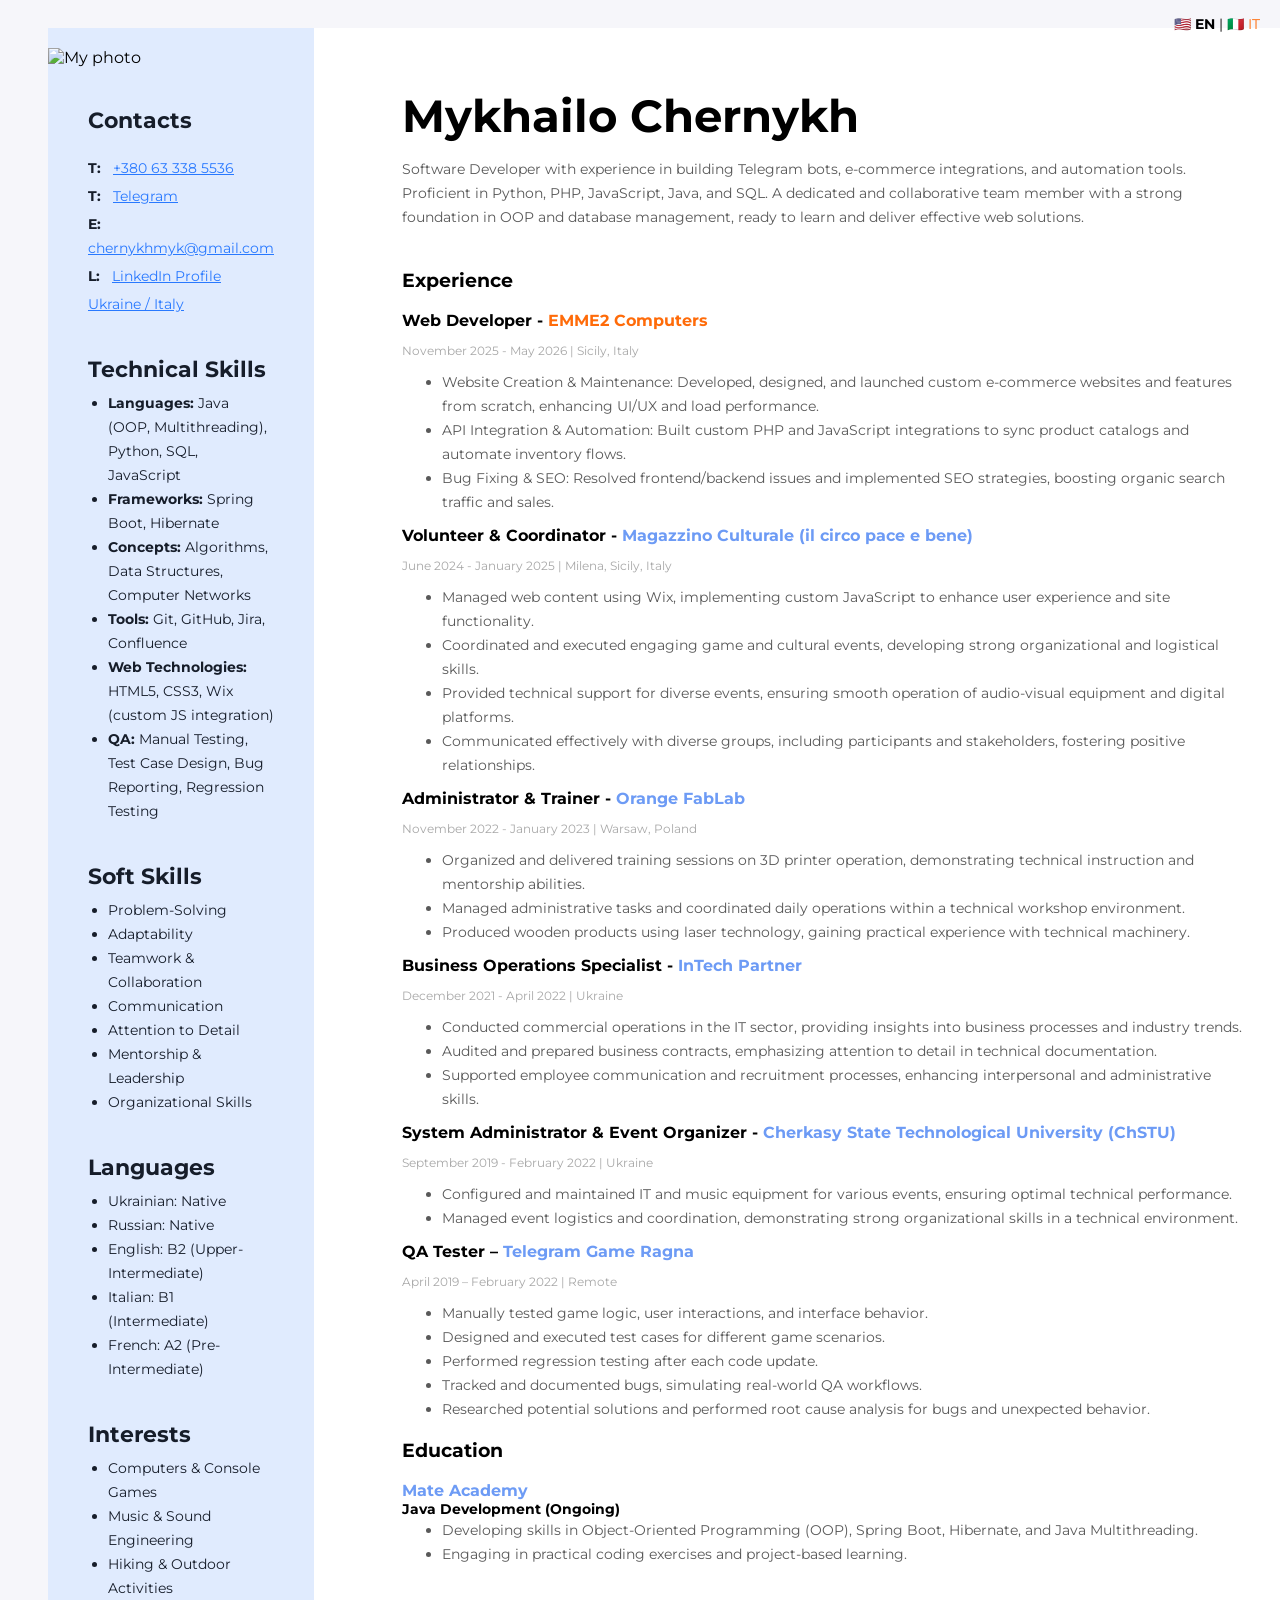
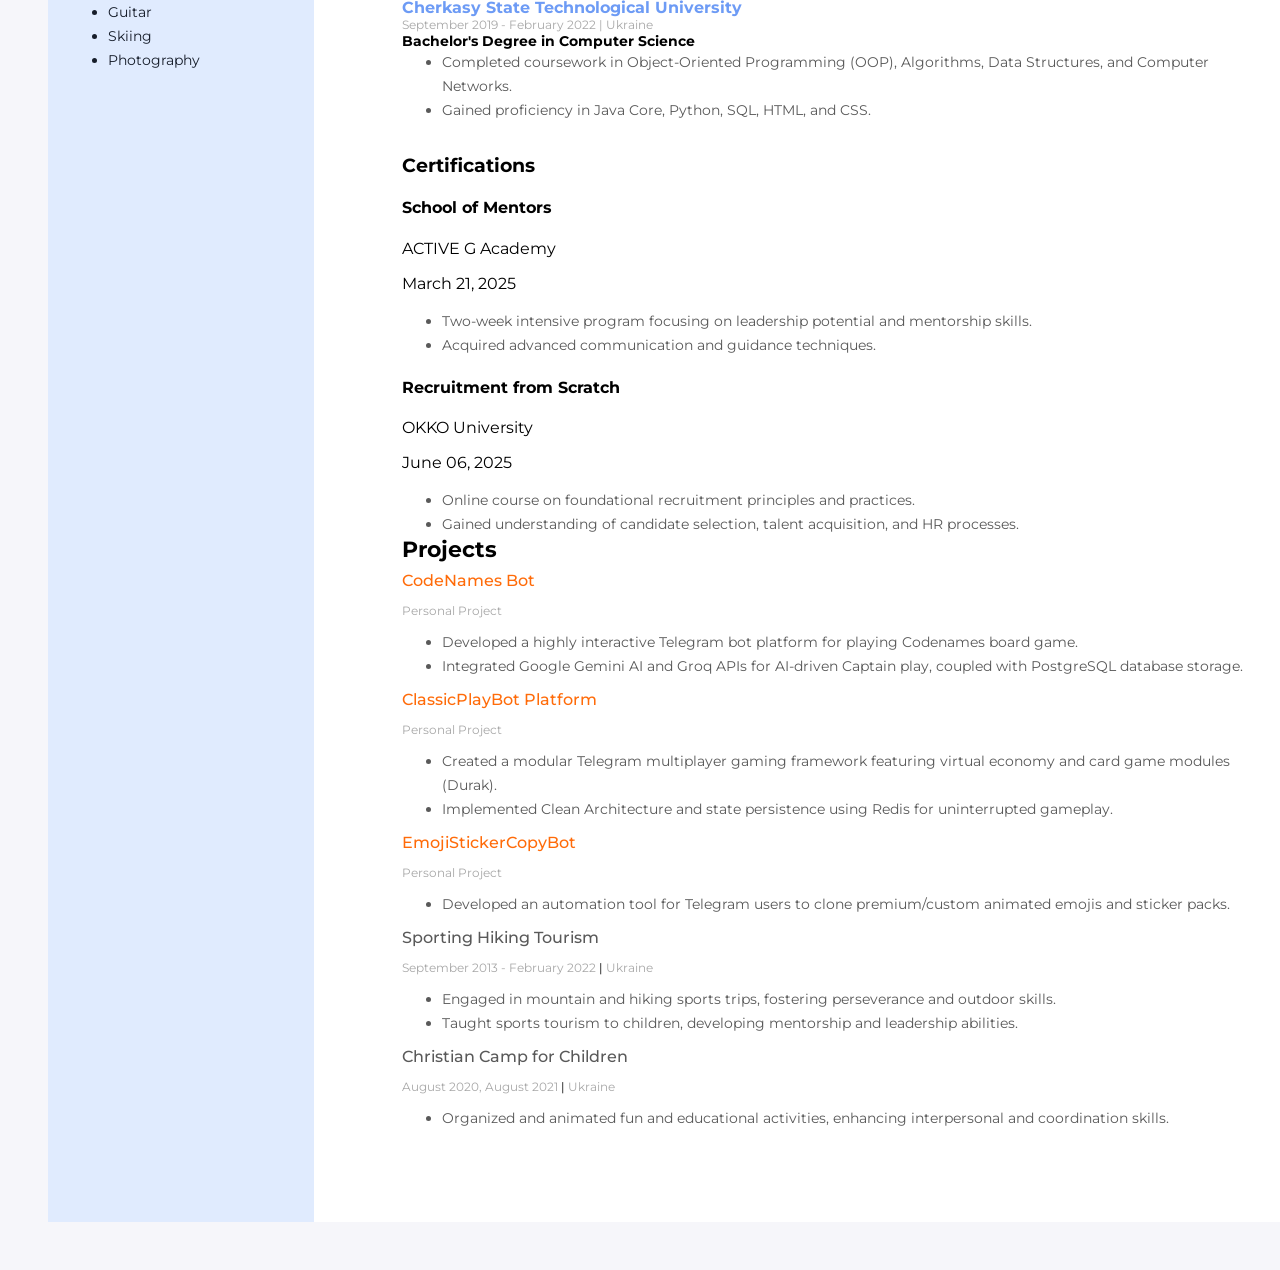
==== commit 124676a2: "Translate all section headers to English in main index.html" ====
--- a/index.html
+++ b/index.html
@@ -36,7 +36,7 @@
 
 			<!-- Work Experience section -->
 			<div>
-				<h3 class="section-title">Esperienza</h3>
+				<h3 class="section-title">Experience</h3>
 
 				<!-- Web Developer - EMME2 Computers -->
 				<div class="experience-container">
@@ -166,7 +166,7 @@
 
 			<!-- Education section -->
 			<div>
-				<h3 class="section-title">Educazione</h3>
+				<h3 class="section-title">Education</h3>
 				<!-- Mate Academy -->
 				<div class="education-container">
 					<h4 class="education-name">Mate Academy</h4>
@@ -197,7 +197,7 @@
 
 			<!-- Certifications section -->
 			<div>
-				<h3 class="section-title">Formazione</h3>
+				<h3 class="section-title">Certifications</h3>
 				<!-- Active G Academy - School of Mentors -->
 				<div class="certification-container">
 					<h4 class="certification-name">School of Mentors</h4>
@@ -225,11 +225,11 @@
 
 			<!-- Other Activities & Projects section -->
 			<div>
-				<h3 class="others-title">Altre attività e Progetti</h3>
+				<h3 class="others-title">Projects</h3>
 				<!-- CodeNames -->
 				<div class="others-container">
 					<h4 class="others-name"><a href="https://github.com/chernykh-mykhailo/CodeNames-Showcase"
-							target="_blank" style="color: #ff6b09; text-decoration: none;">CodeNames Bot Platform</a>
+							target="_blank" style="color: #ff6b09; text-decoration: none;">CodeNames Bot</a>
 					</h4>
 					<p class="others-time">Personal Project</p>
 					<ul class="experience-duties-list">
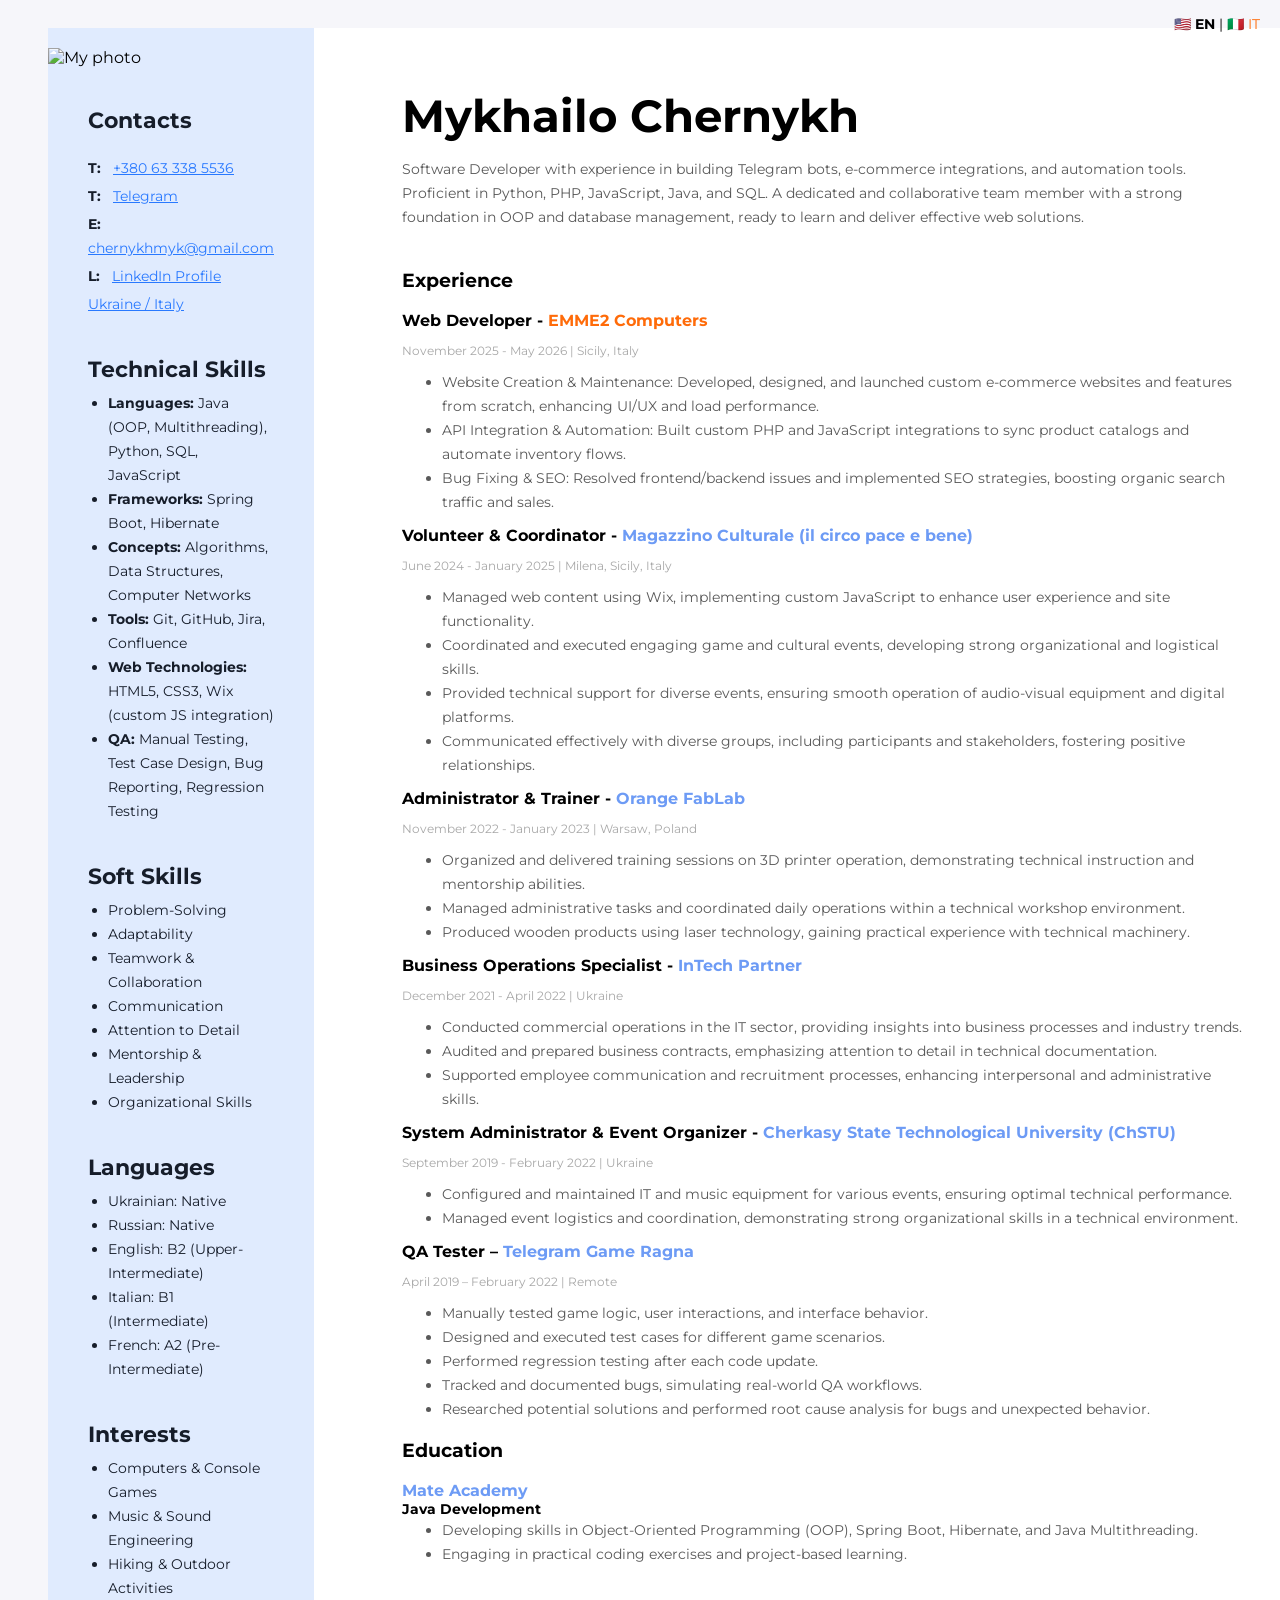
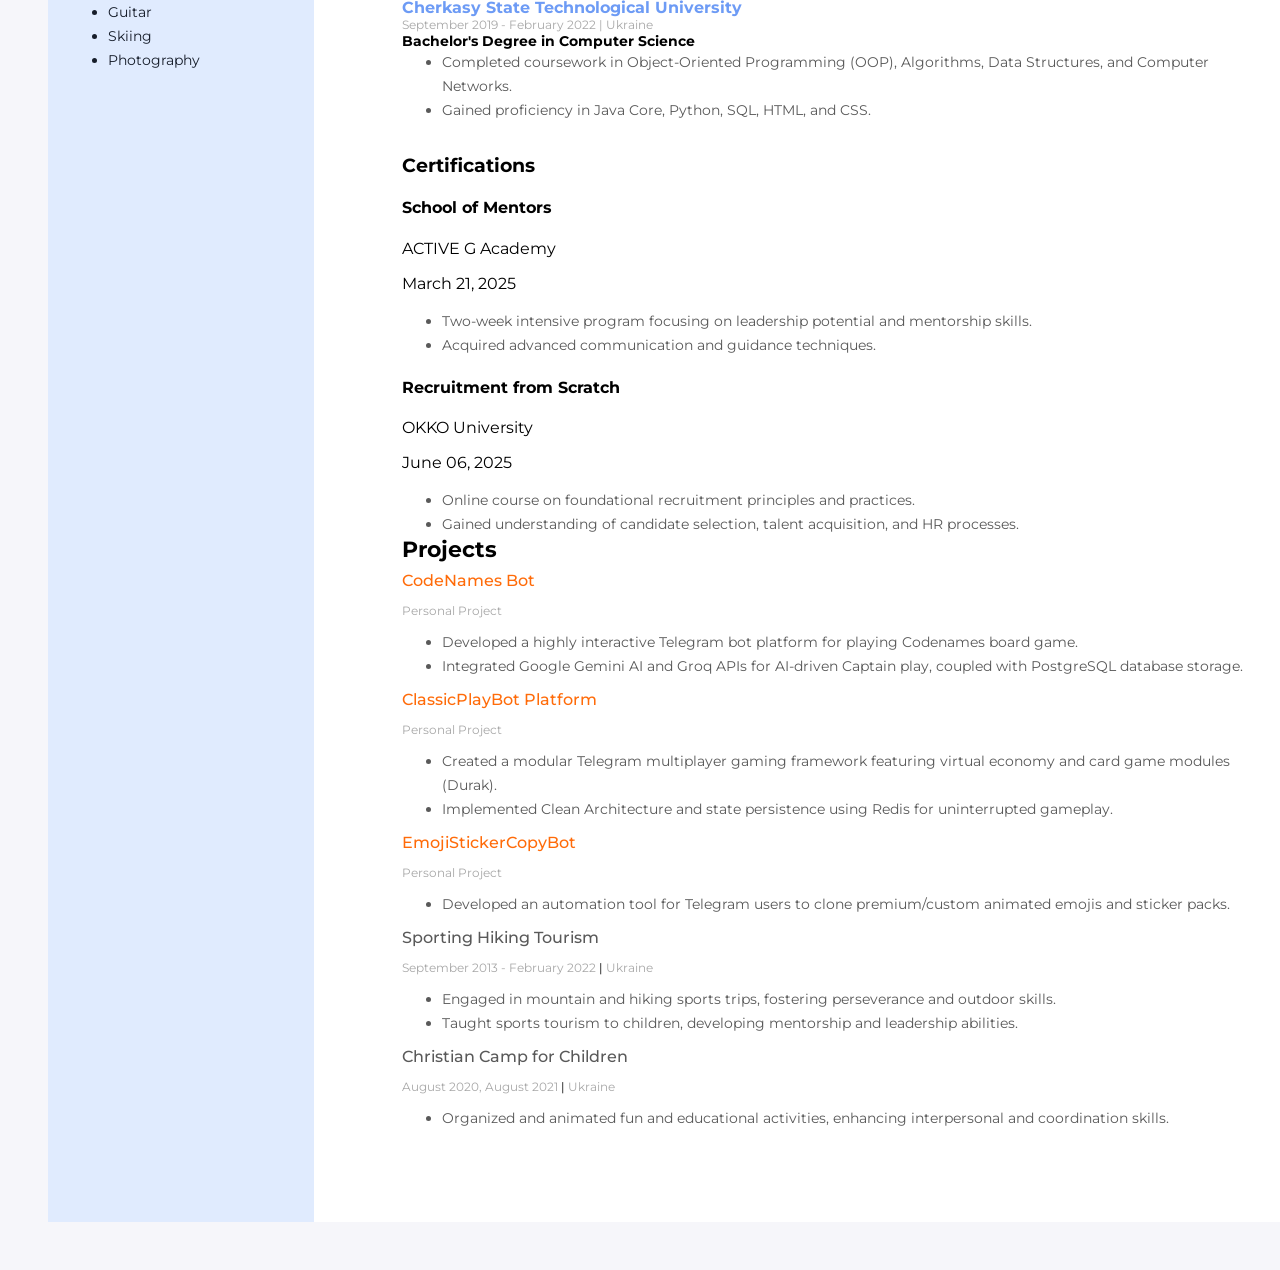
==== commit 9d8e5239: "fix" ====
--- a/index.html
+++ b/index.html
@@ -170,7 +170,7 @@
 				<!-- Mate Academy -->
 				<div class="education-container">
 					<h4 class="education-name">Mate Academy</h4>
-					<p class="education-diplome">Java Development (Ongoing)</p>
+					<p class="education-diplome">Java Development</p>
 					<ul class="experience-duties-list">
 						<li class="experience-duties-item">Developing skills in Object-Oriented Programming (OOP),
 							Spring Boot, Hibernate, and Java Multithreading.</li>
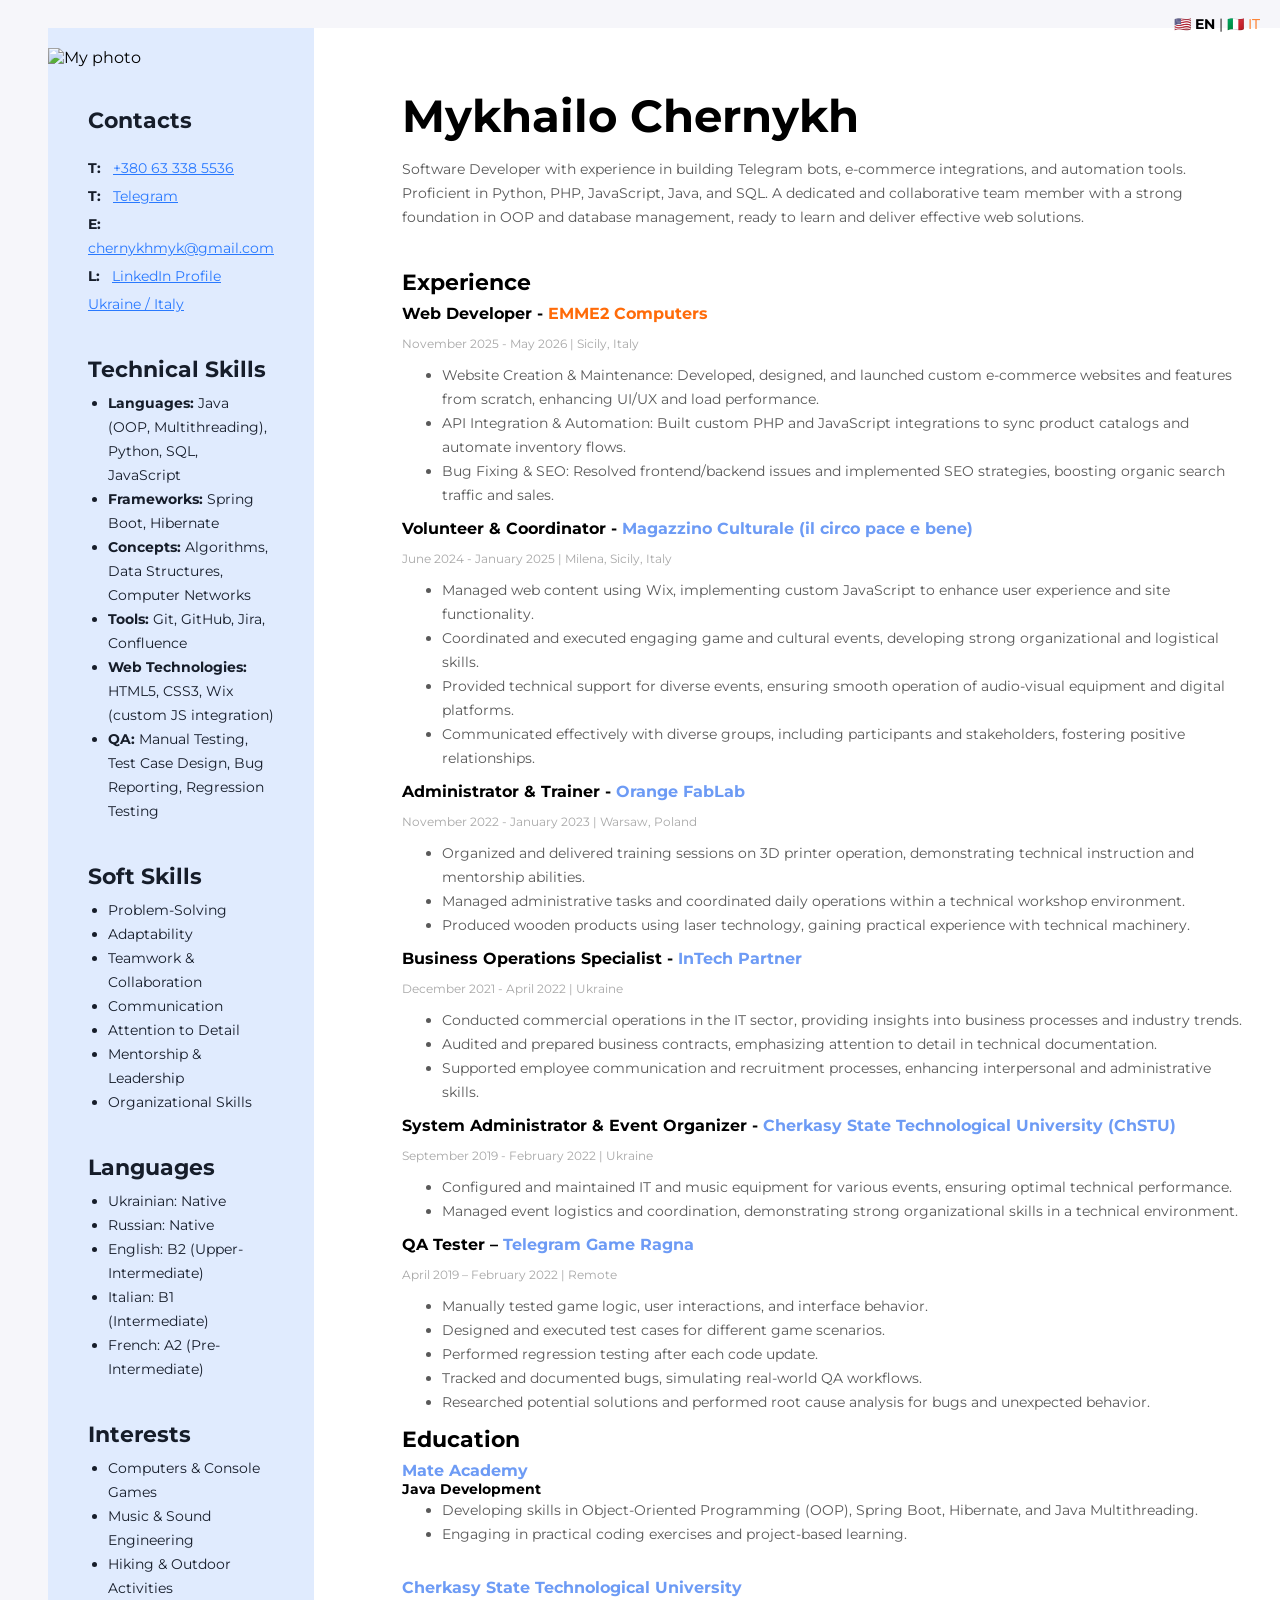
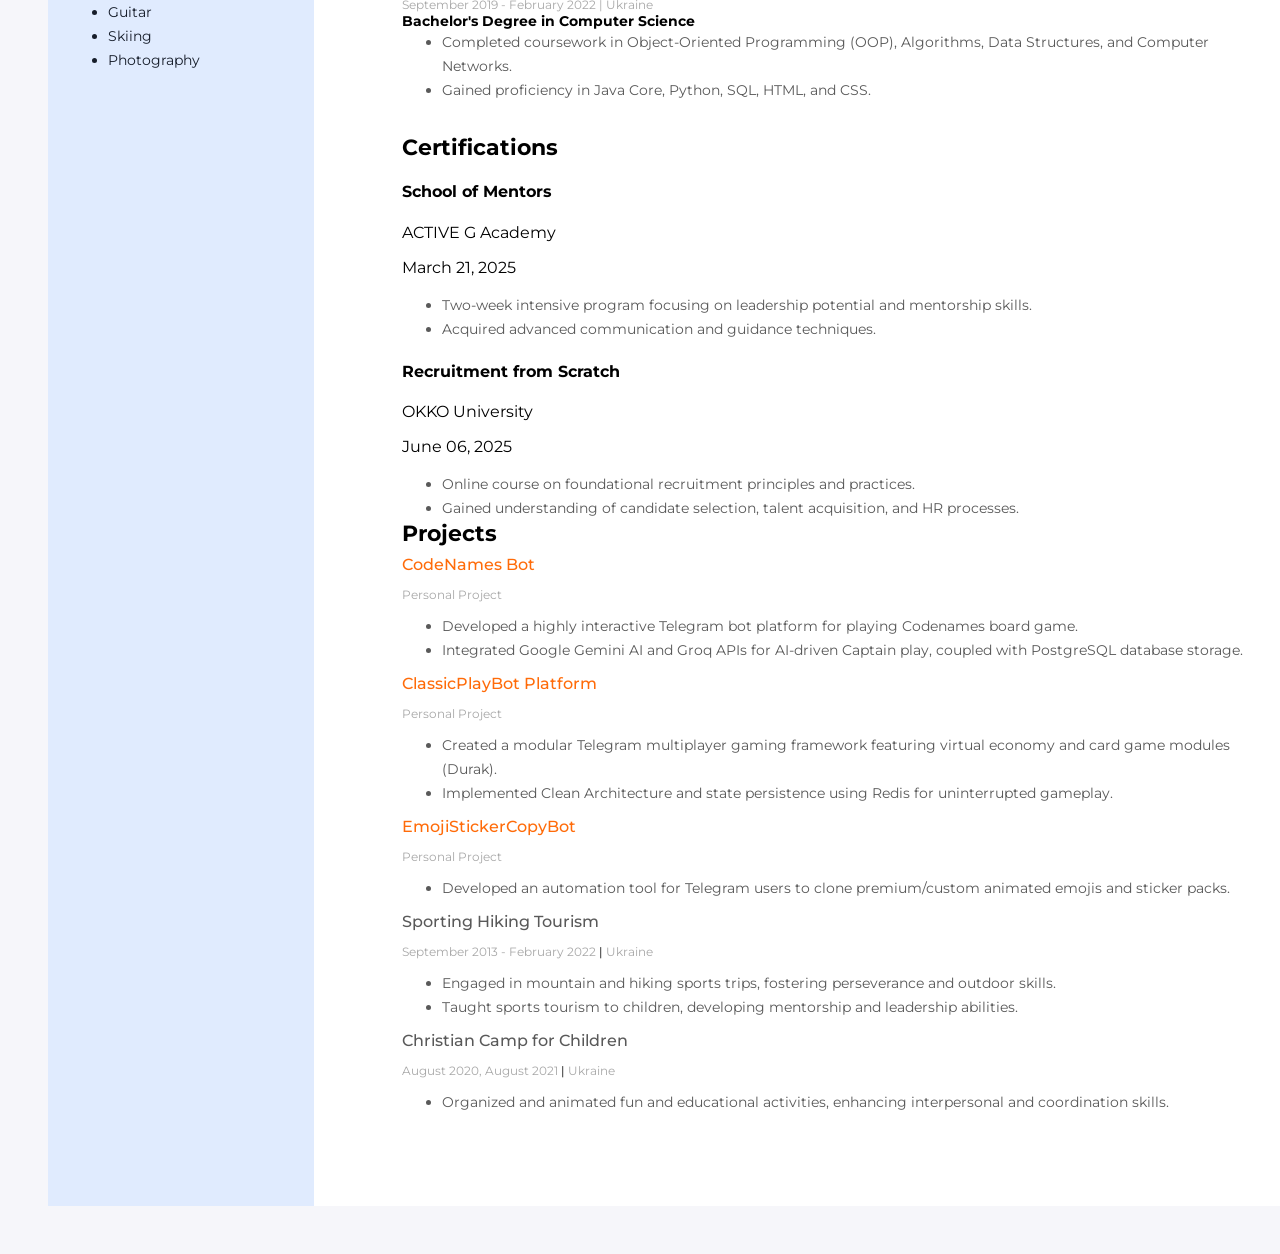
==== commit 24b9f147: "Optimize CV layout for PDF printing" ====
--- a/index.html
+++ b/index.html
@@ -15,7 +15,7 @@
 
 <body>
 	<!-- Language Switcher -->
-	<div style="position: absolute; top: 15px; right: 20px; font-family: 'Montserrat', sans-serif; font-size: 14px;">
+	<div class="no-print" style="position: absolute; top: 15px; right: 20px; font-family: 'Montserrat', sans-serif; font-size: 14px;">
 		<b>🇺🇸 EN</b> | <a href="index.it.html" style="text-decoration: none; color: #ff6b09;">🇮🇹 IT</a>
 	</div>
 
--- a/css/styles.css
+++ b/css/styles.css
@@ -285,4 +285,127 @@
 	font-size: 14px;
 	font-weight: 400;
 	line-height: 24px;
+}
+
+/* Section Title style (Experience, Education, Certifications) */
+.section-title {
+	color: #000;
+	font-size: 22px;
+	font-weight: 700;
+	line-height: 27px;
+	margin-top: 0px;
+	margin-bottom: 8px;
+}
+
+/* Optimized styles for printing and PDF generation */
+@media print {
+	body {
+		background: #fff !important;
+		color: #000 !important;
+		padding: 0 !important;
+		margin: 0 !important;
+		-webkit-print-color-adjust: exact;
+		print-color-adjust: exact;
+	}
+
+	.wrapper {
+		width: 100% !important;
+		max-width: 100% !important;
+		margin: 0 !important;
+		box-shadow: none !important;
+		display: flex !important;
+		flex-direction: row-reverse !important; /* Sidebar on left, main on right */
+		background: #fff !important;
+	}
+
+	.main-content {
+		padding: 25px 25px 25px 35px !important;
+		width: 70% !important;
+		box-sizing: border-box !important;
+	}
+
+	.sidebar {
+		width: 30% !important;
+		background: #e0ebfe !important;
+		padding: 20px 0 30px 0 !important;
+		box-sizing: border-box !important;
+		-webkit-print-color-adjust: exact;
+		print-color-adjust: exact;
+	}
+
+	.sidebar-content {
+		padding: 20px 15px !important;
+	}
+
+	/* Adjust spacings to fit content perfectly on 2 pages */
+	.my-info {
+		margin-bottom: 20px !important;
+	}
+
+	.my-name {
+		font-size: 32px !important;
+		line-height: 38px !important;
+		margin-bottom: 10px !important;
+	}
+
+	.my-descr {
+		font-size: 13px !important;
+		line-height: 20px !important;
+	}
+
+	.section-title, .others-title {
+		font-size: 18px !important;
+		margin-top: 15px !important;
+		margin-bottom: 8px !important;
+		page-break-after: avoid;
+		break-after: avoid;
+	}
+
+	.experience-container,
+	.education-container,
+	.certification-container,
+	.others-container {
+		margin-bottom: 10px !important;
+		page-break-inside: avoid;
+		break-inside: avoid;
+	}
+
+	.experience-position, .education-name, .certification-name {
+		font-size: 14px !important;
+		margin-bottom: 4px !important;
+	}
+
+	.experience-period, .education-time, .others-time {
+		margin-bottom: 4px !important;
+	}
+
+	.experience-duties-list {
+		padding-left: 15px !important;
+	}
+
+	.experience-duties-item, .others-desc-item, .skills-item {
+		font-size: 12px !important;
+		line-height: 18px !important;
+	}
+
+	.contacts-container, .skills-container {
+		margin-bottom: 20px !important;
+		page-break-inside: avoid;
+		break-inside: avoid;
+	}
+
+	.contacts-title, .skills-title, .sidebar-title {
+		font-size: 16px !important;
+		margin-bottom: 6px !important;
+	}
+
+	.contacts-link, .contacts-type {
+		font-size: 12px !important;
+		line-height: 18px !important;
+	}
+
+	/* Hide language switcher and other non-print elements */
+	.no-print {
+		display: none !important;
+	}
 }
